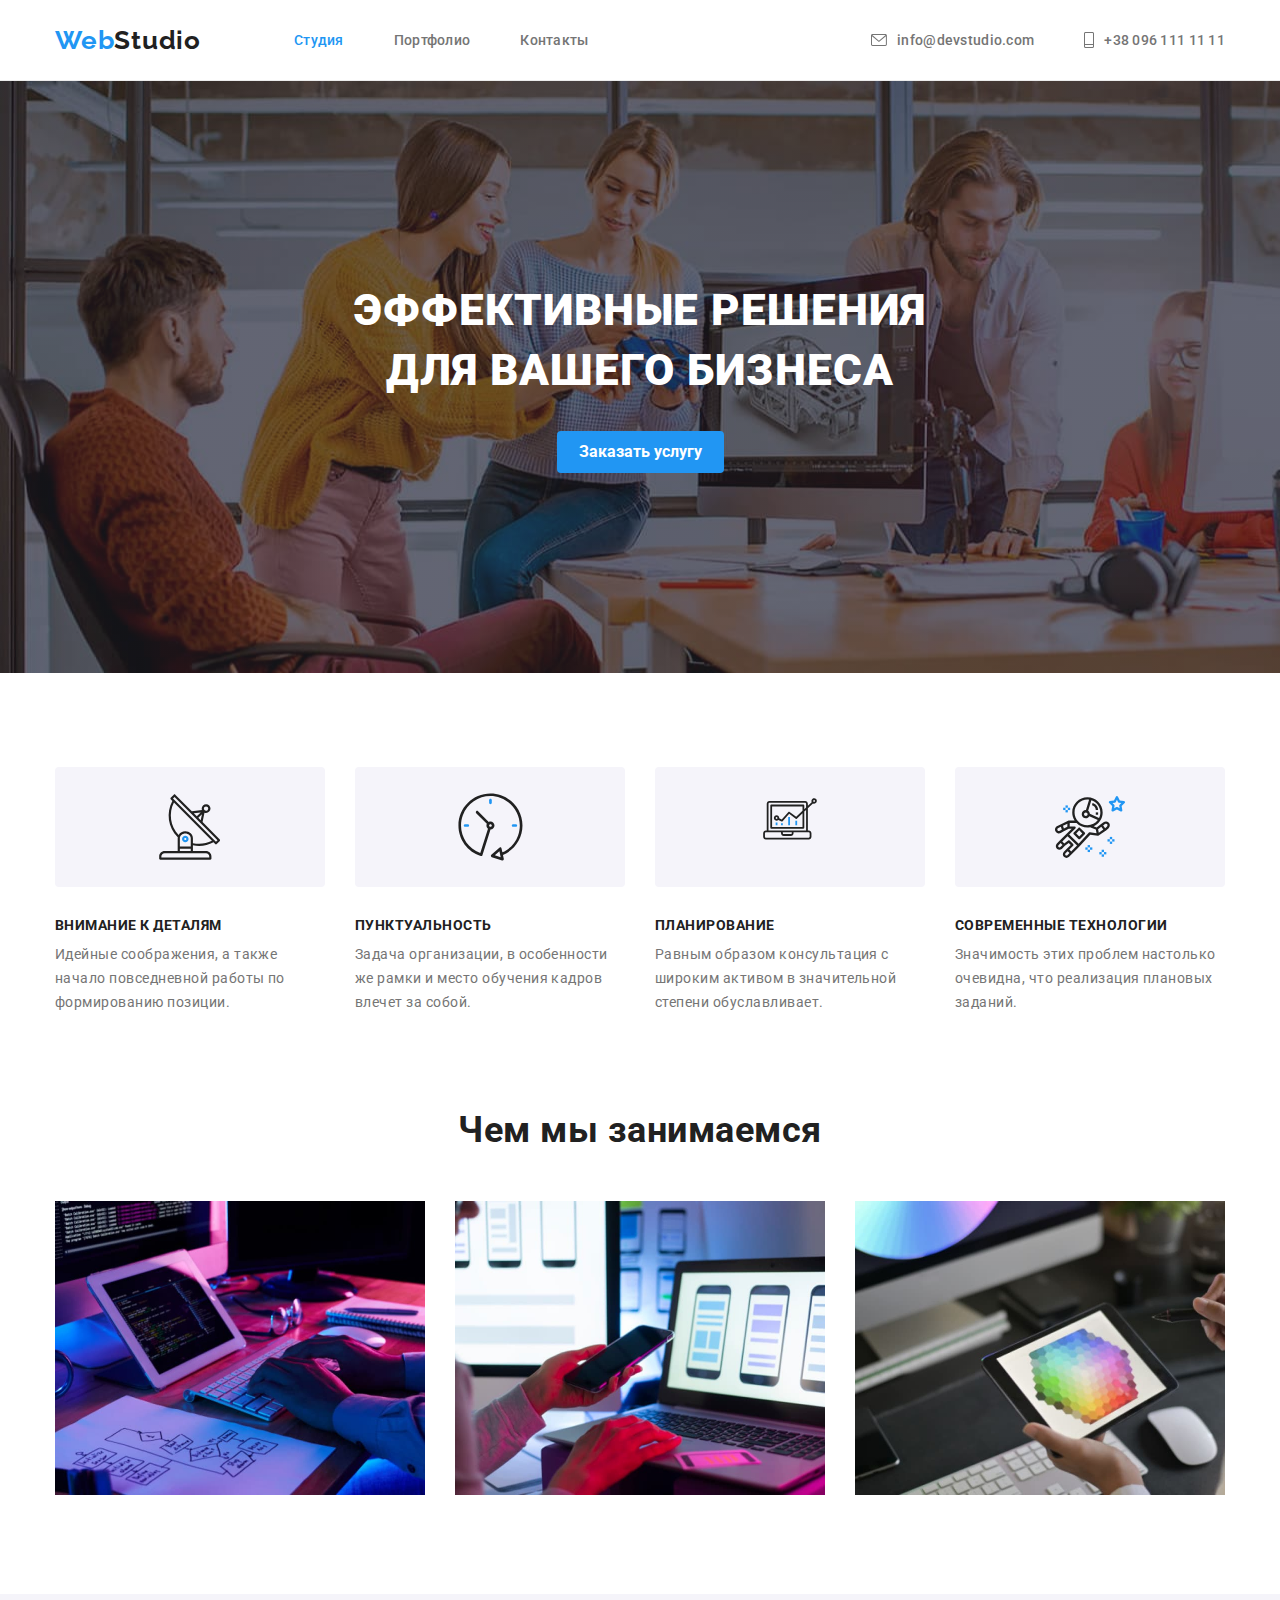
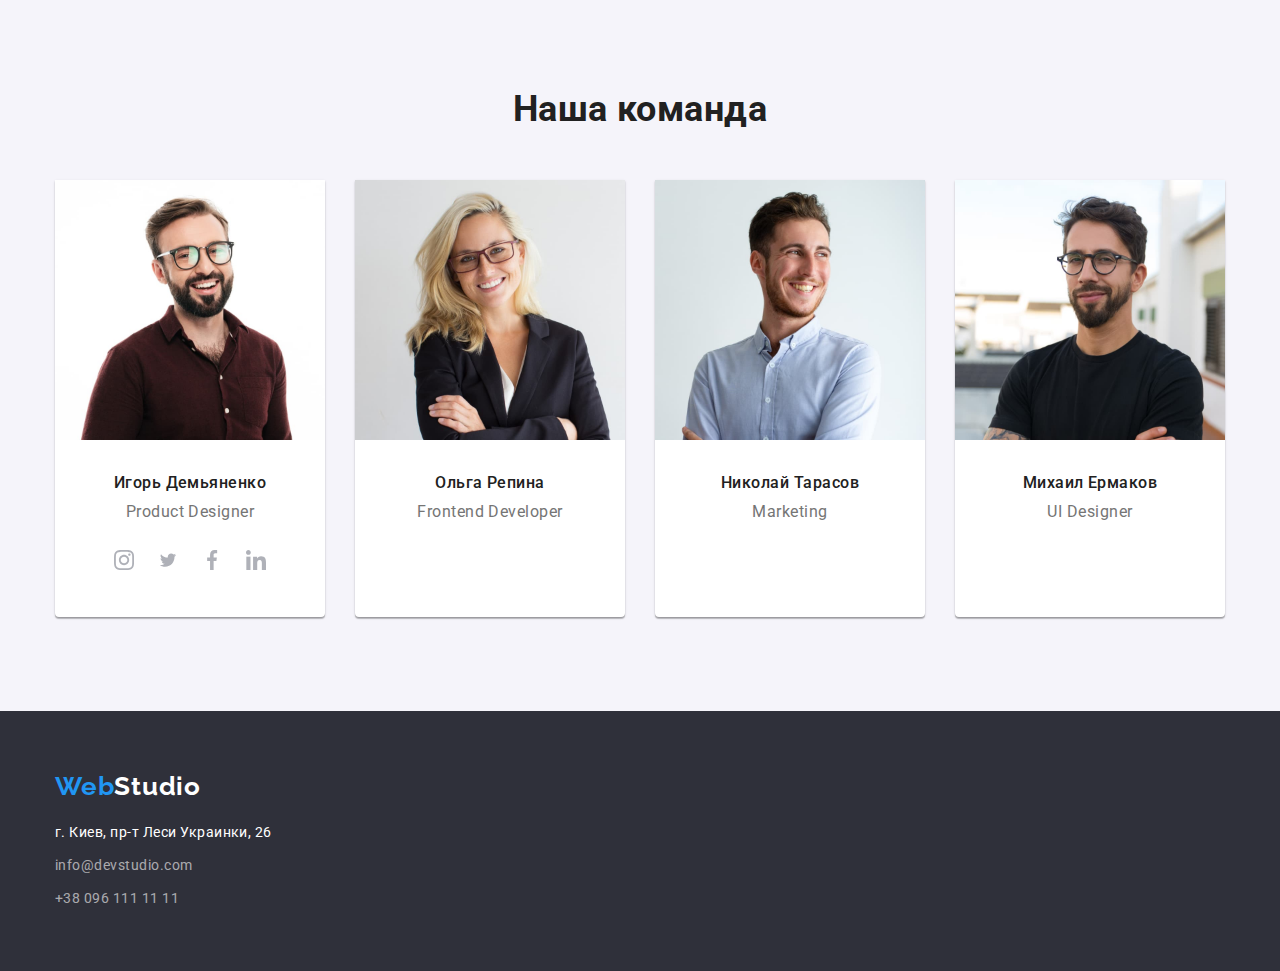
==== index.html @ 453f5a29 "part of hw4" ====
<!DOCTYPE html>
<html lang="ru">
  <head>
    <meta charset="UTF-8" />
    <meta http-equiv="X-UA-Compatible" content="IE=edge" />
    <meta name="viewport" content="width=device-width, initial-scale=1.0" />
    <link rel="preconnect" href="https://fonts.gstatic.com" />
    <link
      href="https://fonts.googleapis.com/css2?family=Raleway:wght@700&family=Roboto:wght@400;500;700;900&display=swap"
      rel="stylesheet"
    />
    <link
      rel="stylesheet"
      href="https://cdnjs.cloudflare.com/ajax/libs/modern-normalize/1.0.0/modern-normalize.min.css"
    />
    <link rel="stylesheet" href="./css/styles.css" />
    <title>Homework 3</title>
  </head>
  <body>
    <header class="header">
      <div class="container site-nav-container">
        <nav class="site-nav">
          <a href="./index.html" class="logo"
            ><spnan class="accent">Web</spnan>Studio</a
          >
          <ul class="site-nav-pages-link list">
            <li class="item">
              <a href="./index.html"><span class="accent">Студия</span></a>
            </li>
            <li class="item"><a href="./portfolio.html">Портфолио</a></li>
            <li class="item"><a href="/">Контакты</a></li>
          </ul>
        </nav>
        <ul class="list site-nav-contacts">
          <li class="item">
            <a href="mailto:info@devstudio.com" class="icon-flex"
              ><svg class="icon" width="16px" height="12px">
                <use href="./images/symbol-defs.svg#email"></use>
              </svg>
              <span>info@devstudio.com</span></a
            >
          </li>
          <li class="item">
            <a href="tel:+380961111111" class="icon-flex"
              ><svg class="icon" width="10px" height="16px">
                <use href="./images/symbol-defs.svg#phone"></use>
              </svg>
              <span>+38 096 111 11 11</span></a
            >
          </li>
        </ul>
      </div>
    </header>

    <main class="main">
      <section class="hero">
        <div class="container">
          <h1 class="title">
            Эффективные решения <br />
            для вашего бизнеса
          </h1>
          <button class="button" type="button">Заказать услугу</button>
        </div>
      </section>
      <section class="our-adventages section">
        <div class="container">
          <ul class="list adventages-list">
            <li class="item">
              <div class="icon-container">
                <svg class="icon" width="65.32px" height="70px">
                  <use href="./images/symbol-defs.svg#antenna"></use>
                </svg>
              </div>
              <h3 class="title">Внимание к деталям</h3>
              <p class="text">
                Идейные соображения, а также начало повседневной работы по
                формированию позиции.
              </p>
            </li>
            <li class="item">
              <div class="icon-container">
                <svg class="icon" width="66.96px" height="70px">
                  <use href="./images/symbol-defs.svg#clock"></use>
                </svg>
              </div>
              <h3 class="title">Пунктуальность</h3>
              <p class="text">
                Задача организации, в особенности же рамки и место обучения
                кадров влечет за собой.
              </p>
            </li>
            <li class="item">
              <div class="icon-container">
                <svg class="icon" width="70px" height="53.69px">
                  <use href="./images/symbol-defs.svg#diagram"></use>
                </svg>
              </div>
              <h3 class="title">Планирование</h3>
              <p class="text">
                Равным образом консультация с широким активом в значительной
                степени обуславливает.
              </p>
            </li>
            <li class="item">
              <div class="icon-container">
                <svg class="icon" width="70px" height="70px">
                  <use href="./images/symbol-defs.svg#astronaut"></use>
                </svg>
              </div>
              <h3 class="title">Современные технологии</h3>
              <p class="text">
                Значимость этих проблем настолько очевидна, что реализация
                плановых заданий.
              </p>
            </li>
          </ul>
        </div>
      </section>
      <section class="what-we-do section">
        <div class="container">
          <h2 class="title">Чем мы занимаемся</h2>
          <ul class="list what-we-do-list">
            <li class="item">
              <img
                src="./images/wedo1.jpg"
                width="370"
                alt="developer is codding"
              />
            </li>
            <li class="item">
              <img
                src="./images/wedo2.jpg"
                width="370"
                alt="layout designer is working"
              />
            </li>
            <li class="item">
              <img
                src="./images/wedo3.jpg"
                width="370"
                alt="designer is working"
              />
            </li>
          </ul>
        </div>
      </section>
      <section class="our-team section">
        <div class="container">
          <h2 class="our-team-title">Наша команда</h2>
          <ul class="list our-team-list">
            <li class="item">
              <img
                src="./images/product-designer.jpg"
                alt="product-designer"
                width="270"
              />
              <h3 class="title">Игорь Демьяненко</h3>
              <p class="text">Product Designer</p>
              <ul class="social-list list">
                <li>
                  <a href="" class="social-list-item"
                    ><svg class="icon instagram" width="20px" height="20px">
                      <use href="./images/symbol-defs.svg#instagram"></use>
                    </svg>
                  </a>
                </li>
                <li>
                  <a href="" class="social-list-item"
                    ><svg class="icon twitter" width="20px" height="16.25px">
                      <use href="./images/symbol-defs.svg#twitter"></use>
                    </svg>
                  </a>
                </li>
                <li>
                  <a href="" class="social-list-item"
                    ><svg class="icon facebook" width="20px" height="20px">
                      <use href="./images/symbol-defs.svg#facebook"></use>
                    </svg>
                  </a>
                </li>
                <li>
                  <a href="" class="social-list-item"
                    ><svg class="icon linkedin" width="20px" height="20px">
                      <use href="./images/symbol-defs.svg#linkedin"></use>
                    </svg>
                  </a>
                </li>
              </ul>
            </li>
            <li class="item">
              <img
                src="./images/frontend-developer.jpg"
                alt="frontend-developer"
                width="270"
              />

              <h3 class="title">Ольга Репина</h3>
              <p class="text">Frontend Developer</p>
            </li>
            <li class="item">
              <img src="./images/marketing.jpg" alt="marketing" width="270" />

              <h3 class="title">Николай Тарасов</h3>
              <p class="text">Marketing</p>
            </li>
            <li class="item">
              <img
                src="./images/ui-designer.jpg"
                alt="ui-designer"
                width="270"
              />

              <h3 class="title">Михаил Ермаков</h3>
              <p class="text">UI Designer</p>
            </li>
          </ul>
        </div>
      </section>
    </main>

    <footer class="footer">
      <div class="container">
        <a href="/" class="logo"><span class="accent">Web</span>Studio</a>
        <address class="address">
          <p class="item">г. Киев, пр-т Леси Украинки, 26</p>
          <a class="item" href="mailto:info@devstudio.com">info@devstudio.com</a
          ><br />
          <a class="item" href="tel:+380961111111">+38 096 111 11 11</a>
        </address>
      </div>
    </footer>
  </body>
</html>
---- css/styles.css ----
:root {
  --main-text-color: #757575;
  --secondary-text-color: #212121;
  --accent-color: #2196f3;
  --unactive-color: #f5f4fa;

  --main-background-color: #ffffff;
  --secondary-background-color: #2f303a;
}

body {
  font-family: 'Roboto', sans-serif;
  color: var(--main-text-color);
  letter-spacing: 0.03em;
  margin: 0;
}

h1,
h2,
h3,
p {
  margin-top: 0;
  margin-bottom: 0;
}

a {
  color: inherit;
  text-decoration: none;
}

.accent {
  color: var(--accent-color);
}

.list {
  list-style: none;
  padding: 0px;
  margin: 0px;
}

.button {
  border: none;
  border-radius: 4px;
  padding: 6px 22px;

  background-color: var(--unactive-color);
  color: var(--secondary-text-color);

  font-weight: 500;
  font-size: 16px;
  line-height: 1.63;

  cursor: pointer;
}

.button:hover,
.button:focus {
  box-shadow: 0px 3px 1px rgba(0, 0, 0, 0.1), 0px 1px 2px rgba(0, 0, 0, 0.08),
    0px 2px 2px rgba(0, 0, 0, 0.12);
  background-color: var(--accent-color);
  color: var(--main-background-color);
}

.icon {
  fill: currentColor;
}

.container {
  width: 1200px;
  padding-left: 15px;
  padding-right: 15px;
  margin-left: auto;
  margin-right: auto;
}

.section {
  padding-top: 94px;
  padding-bottom: 94px;
}

.icon-flex {
  display: flex;
  align-items: center;
}

.icon-flex .icon:not(:last-child) {
  margin-right: 10px;
}

/* Header */

.header {
  font-weight: 500;
  font-size: 14px;
  line-height: 1.17;
  letter-spacing: 0.02em;
  border-bottom: 1px solid #ececec;
}

.site-nav {
  display: flex;
}

.site-nav-pages-link {
  display: flex;
}

.site-nav-pages-link .item a {
  display: inline-block;
  padding-top: 32px;
  padding-bottom: 32px;
}

.site-nav-pages-link .item:not(:last-child) {
  margin-right: 50px;
}

.site-nav-pages-link a:hover,
.site-nav-contacts a:hover {
  color: var(--accent-color);
}

.logo {
  margin-top: auto;
  margin-bottom: auto;
  margin-right: 93px;

  color: var(--secondary-text-color);

  font-family: 'Raleway', sans-serif;
  font-weight: 700;
  font-size: 26px;
  line-height: 1.17;
  letter-spacing: 0.03em;
}

.site-nav-contacts {
  margin-left: auto;
  display: flex;
}

.site-nav-contacts .item:not(:first-child) {
  margin-left: 50px;
}

.site-nav-container {
  display: flex;
  align-items: center;
}

/* Hero section */

.hero .button:hover {
  box-shadow: 0px 4px 4px rgba(0, 0, 0, 0.15);
}

.hero {
  background-image: linear-gradient(
      to right,
      rgba(47, 48, 58, 0.4),
      rgba(47, 48, 58, 0.4)
    ),
    url('../images/hero-background.jpg');

  padding-top: 200px;
  padding-bottom: 200px;

  background-color: var(--secondary-background-color);
  color: var(--main-background-color);

  letter-spacing: 0.06em;

  text-align: center;
}

.hero .title {
  margin-bottom: 30px;

  text-transform: uppercase;
  font-weight: 900;
  font-size: 44px;
  line-height: 1.36;
}

.hero .button {
  color: inherit;
  background-color: var(--accent-color);

  font-weight: 700;
  font-size: 16px;
  line-height: 1.88;
}

/* Our adventages */

.our-adventages .title {
  margin-bottom: 10px;

  font-size: 14px;
  letter-spacing: 1.17;
  text-transform: uppercase;

  color: var(--secondary-text-color);
}

.our-adventages .text {
  font-size: 14px;
  line-height: 1.71;
}

.adventages-list {
  display: flex;
}

.adventages-list .item {
  width: 270px;
}

.adventages-list .item:not(:last-child) {
  margin-right: 30px;
}

/* What we do */
.what-we-do.section {
  padding-top: 0px;
}

.what-we-do .title {
  margin-bottom: 50px;

  color: var(--secondary-text-color);

  font-size: 36px;
  line-height: 1.17;

  text-align: center;
}

.what-we-do-list {
  display: flex;
}

.what-we-do-list .item:not(:last-child) {
  margin-right: 30px;
}

.adventages-list .icon-container {
  padding-top: 25px;
  margin-bottom: 30px;
  width: 270px;
  height: 120px;
  border-radius: 4px;

  background-color: var(--unactive-color);
}

.adventages-list .icon {
  display: block;
  margin-right: auto;
  margin-left: auto;
}

/* Our team */
.social-list {
  display: flex;
  justify-content: center;
}

.social-list-item {
  display: inline-block;
  border-radius: 50%;
  width: 44px;
  height: 44px;
  padding: 0;
}

.icon.instagram {
  margin: 12px 12px;
}

.icon.twitter {
  margin: 13.8px 12px;
}

.icon.facebook {
  margin: 12px 12px;
}

.icon.linkedin {
  margin: 12px 12px;
}

.social-list .social-list-item:hover {
  background-color: var(--accent-color);
}

.social-list .social-list-item:not(:last-child) {
  margin-right: 10px;
}

.our-team {
  background-color: var(--unactive-color);

  font-size: 16px;
  line-height: 1.17;
}

.our-team-title {
  margin-bottom: 50px;

  color: var(--secondary-text-color);

  font-size: 36px;
  line-height: 1.17;

  text-align: center;
}

.our-team-list .title {
  margin-bottom: 10px;

  color: var(--secondary-text-color);

  font-weight: 500;
  font-size: inherit;

  text-align: center;
}

.our-team-list .text {
  margin-bottom: 16px;
  text-align: center;
}

.our-team-list {
  display: flex;
}

.our-team-list .item {
  padding-bottom: 30px;
  border-bottom-left-radius: 4px;
  border-bottom-right-radius: 4px;
  box-shadow: 0px 1px 3px rgba(0, 0, 0, 0.12), 0px 1px 1px rgba(0, 0, 0, 0.14),
    0px 2px 1px rgba(0, 0, 0, 0.2);

  background-color: var(--main-background-color);
}

.our-team-list .item:not(:last-child) {
  margin-right: 30px;
}

.our-team-list img {
  margin-bottom: 30px;
}

/* footer */

.footer {
  padding-bottom: 60px;
  padding-top: 60px;

  background-color: var(--secondary-background-color);
  color: var(--main-background-color);

  font-size: 14px;
  line-height: 1.71;
}

.footer address {
  font-style: normal;
}

.footer .logo {
  display: inline-block;
  margin-bottom: 20px;

  color: var(--main-background-color);
}

.footer a {
  display: inline-block;
  color: rgba(255, 255, 255, 0.6);
}

.address a:hover,
.address a:focus {
  color: var(--accent-color);
}

.address .item:not(:last-child) {
  margin-bottom: 9px;
}

/* Portfolio */

.portfolio-works-list .title {
  margin-bottom: 4px;

  color: var(--secondary-text-color);

  font-size: 18px;
  line-height: 2;
  letter-spacing: 0.06em;
}

.portfolio-works-list .text {
  font-size: 16px;
  line-height: 1.88;
}

.portfolio-works-list {
  display: flex;
  flex-wrap: wrap;
}

.portfolio-works-list img {
  display: block;
}

.portfolio-buttons-list {
  display: flex;
  justify-content: center;
  margin-bottom: 50px;
}

.portfolio-buttons-list .item:not(:last-child) {
  margin-right: 8px;
}

.item-context {
  border: 1px solid #eeeeee;
  padding: 20px 24px;
}

.portfolio-works-list .item:not(:nth-child(3n)) {
  margin-right: 30px;
}

.portfolio-works-list .item:not(:nth-last-child(-n + 3)) {
  margin-bottom: 30px;
}
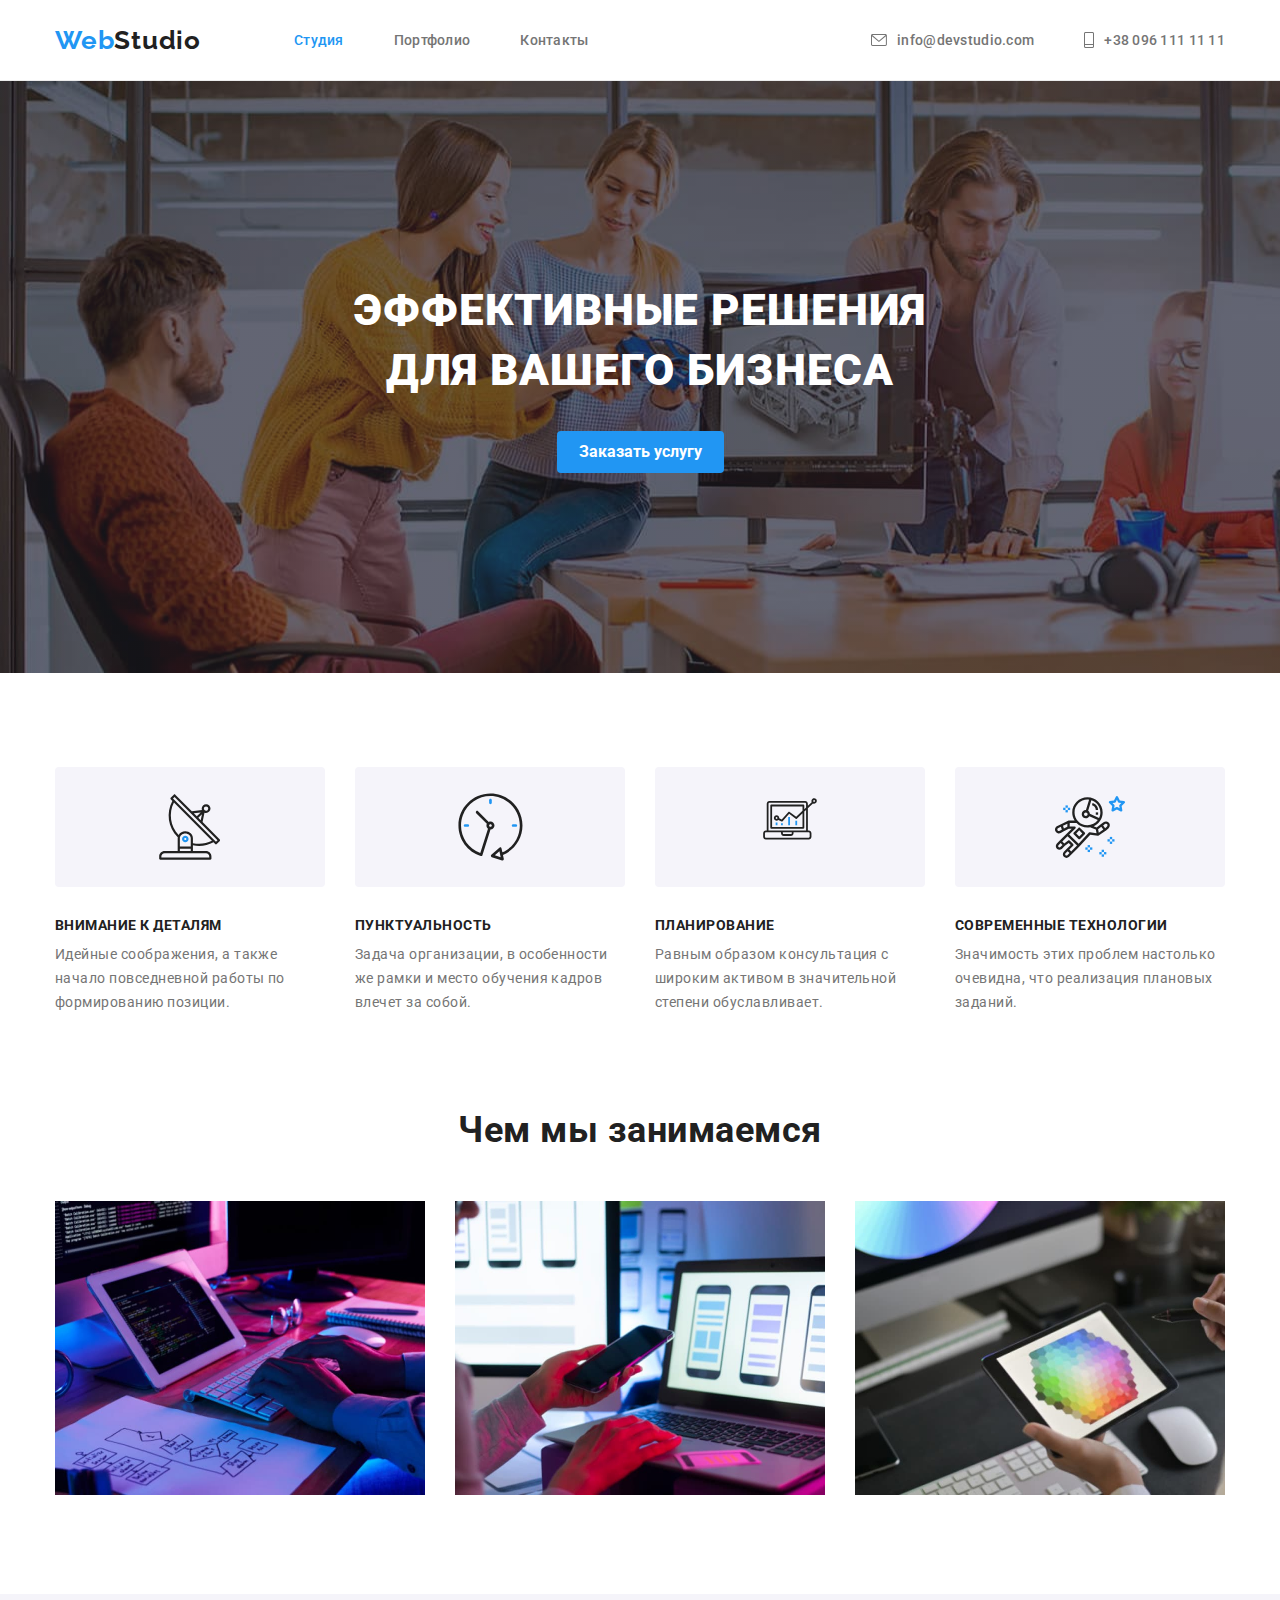
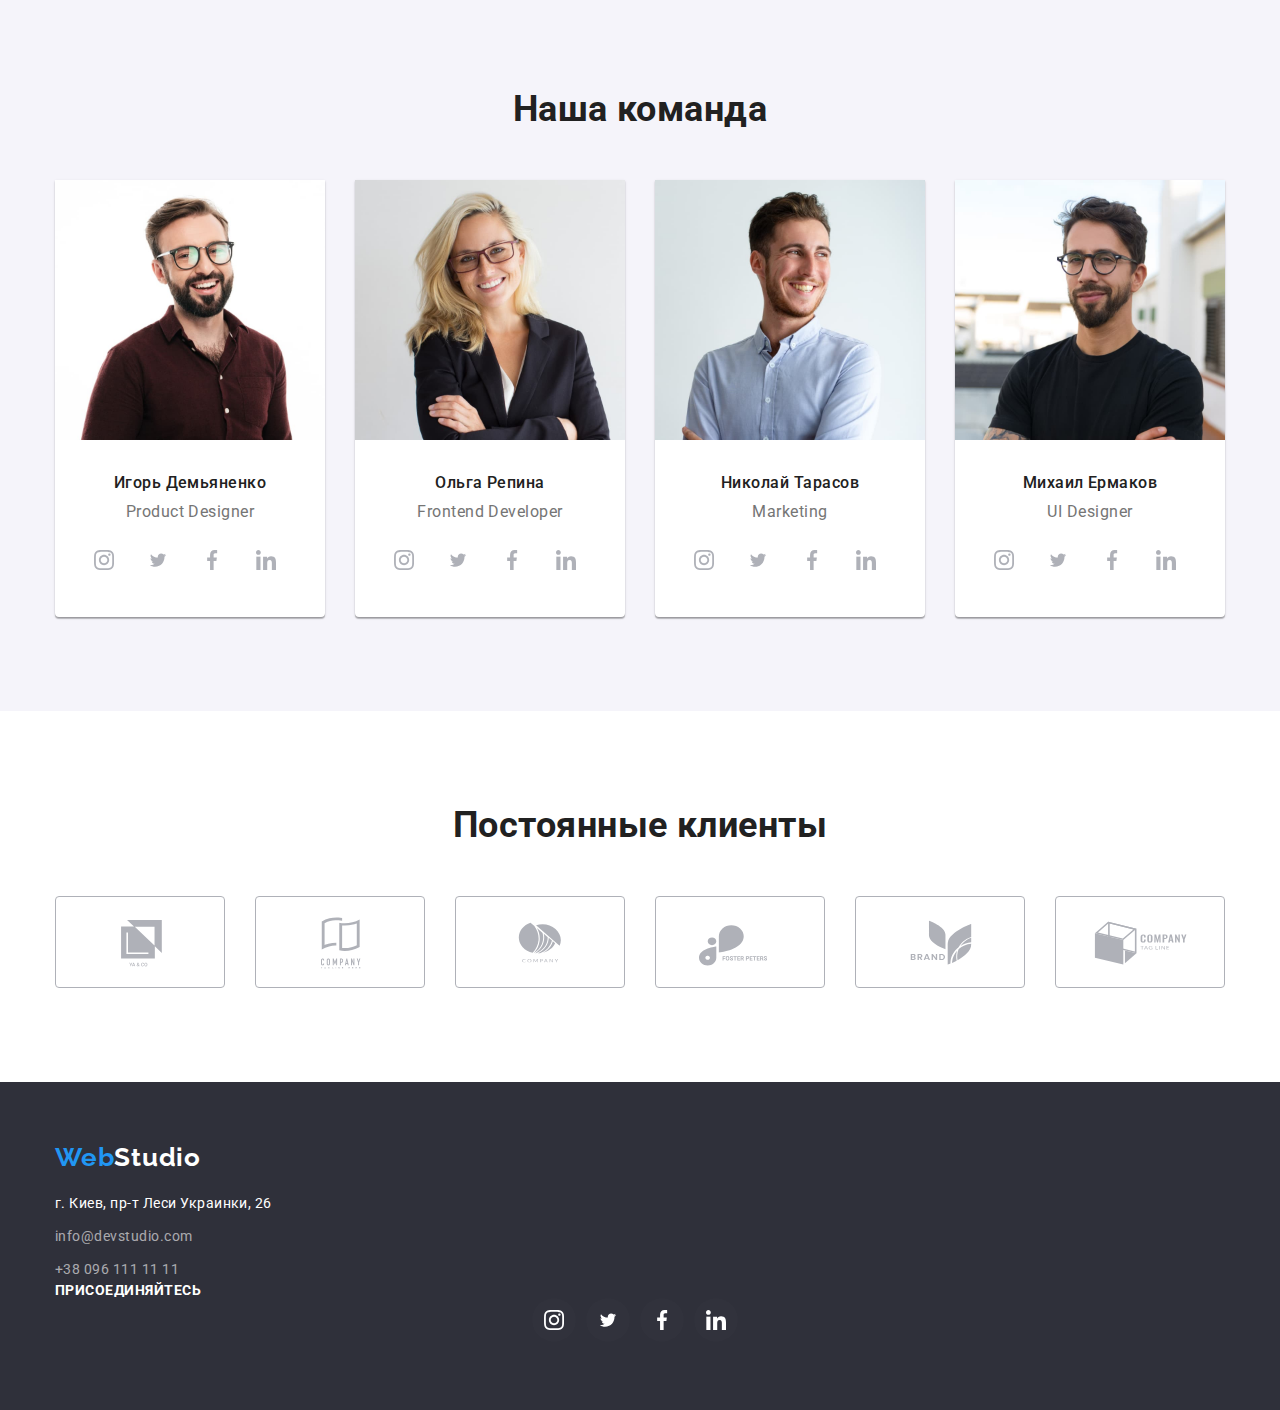
==== commit 36e5c4cf: "almost done" ====
--- a/index.html
+++ b/index.html
@@ -196,12 +196,72 @@
 
               <h3 class="title">Ольга Репина</h3>
               <p class="text">Frontend Developer</p>
+              <ul class="social-list list">
+                <li>
+                  <a href="" class="social-list-item"
+                    ><svg class="icon instagram" width="20px" height="20px">
+                      <use href="./images/symbol-defs.svg#instagram"></use>
+                    </svg>
+                  </a>
+                </li>
+                <li>
+                  <a href="" class="social-list-item"
+                    ><svg class="icon twitter" width="20px" height="16.25px">
+                      <use href="./images/symbol-defs.svg#twitter"></use>
+                    </svg>
+                  </a>
+                </li>
+                <li>
+                  <a href="" class="social-list-item"
+                    ><svg class="icon facebook" width="20px" height="20px">
+                      <use href="./images/symbol-defs.svg#facebook"></use>
+                    </svg>
+                  </a>
+                </li>
+                <li>
+                  <a href="" class="social-list-item"
+                    ><svg class="icon linkedin" width="20px" height="20px">
+                      <use href="./images/symbol-defs.svg#linkedin"></use>
+                    </svg>
+                  </a>
+                </li>
+              </ul>
             </li>
             <li class="item">
               <img src="./images/marketing.jpg" alt="marketing" width="270" />
 
               <h3 class="title">Николай Тарасов</h3>
               <p class="text">Marketing</p>
+              <ul class="social-list list">
+                <li>
+                  <a href="" class="social-list-item"
+                    ><svg class="icon instagram" width="20px" height="20px">
+                      <use href="./images/symbol-defs.svg#instagram"></use>
+                    </svg>
+                  </a>
+                </li>
+                <li>
+                  <a href="" class="social-list-item"
+                    ><svg class="icon twitter" width="20px" height="16.25px">
+                      <use href="./images/symbol-defs.svg#twitter"></use>
+                    </svg>
+                  </a>
+                </li>
+                <li>
+                  <a href="" class="social-list-item"
+                    ><svg class="icon facebook" width="20px" height="20px">
+                      <use href="./images/symbol-defs.svg#facebook"></use>
+                    </svg>
+                  </a>
+                </li>
+                <li>
+                  <a href="" class="social-list-item"
+                    ><svg class="icon linkedin" width="20px" height="20px">
+                      <use href="./images/symbol-defs.svg#linkedin"></use>
+                    </svg>
+                  </a>
+                </li>
+              </ul>
             </li>
             <li class="item">
               <img
@@ -212,6 +272,85 @@
 
               <h3 class="title">Михаил Ермаков</h3>
               <p class="text">UI Designer</p>
+              <ul class="social-list list">
+                <li>
+                  <a href="" class="social-list-item"
+                    ><svg class="icon instagram" width="20px" height="20px">
+                      <use href="./images/symbol-defs.svg#instagram"></use>
+                    </svg>
+                  </a>
+                </li>
+                <li>
+                  <a href="" class="social-list-item"
+                    ><svg class="icon twitter" width="20px" height="16.25px">
+                      <use href="./images/symbol-defs.svg#twitter"></use>
+                    </svg>
+                  </a>
+                </li>
+                <li>
+                  <a href="" class="social-list-item"
+                    ><svg class="icon facebook" width="20px" height="20px">
+                      <use href="./images/symbol-defs.svg#facebook"></use>
+                    </svg>
+                  </a>
+                </li>
+                <li>
+                  <a href="" class="social-list-item"
+                    ><svg class="icon linkedin" width="20px" height="20px">
+                      <use href="./images/symbol-defs.svg#linkedin"></use>
+                    </svg>
+                  </a>
+                </li>
+              </ul>
+            </li>
+          </ul>
+        </div>
+      </section>
+      <section class="clients section">
+        <div class="container">
+          <h2 class="title">Постоянные клиенты</h2>
+          <ul class="clients-list list">
+            <li>
+              <a href="" class="item">
+                <svg class="icon client1" width="41px" height="46.7px">
+                  <use href="./images/symbol-defs.svg#client1"></use>
+                </svg>
+              </a>
+            </li>
+            <li>
+              <a href="" class="item">
+                <svg class="icon client2" width="40px" height="52px">
+                  <use href="./images/symbol-defs.svg#client2"></use>
+                </svg>
+              </a>
+            </li>
+            <li>
+              <a href="" class="item">
+                <svg class="icon client3" width="43.46px" height="40.62px">
+                  <use href="./images/symbol-defs.svg#client3"></use>
+                </svg>
+              </a>
+            </li>
+            <li>
+              <a href="" class="item">
+                <svg class="icon client4" width="84.44px" height="46.7px">
+                  <use href="./images/symbol-defs.svg#client4"></use>
+                </svg>
+              </a>
+            </li>
+            <li>
+              <a href="" class="item">
+                <svg class="icon client5" width="62.54px" height="45.43px">
+                  <use href="./images/symbol-defs.svg#client5"></use>
+                </svg>
+              </a>
+            </li>
+            <li>
+              <a href="" class="item">
+                <svg class="icon client6" width="93.79px" height="43.93px">
+                  <use href="./images/symbol-defs.svg#client6"></use>
+                </svg>
+              </a>
             </li>
           </ul>
         </div>
@@ -220,13 +359,49 @@
 
     <footer class="footer">
       <div class="container">
-        <a href="/" class="logo"><span class="accent">Web</span>Studio</a>
-        <address class="address">
-          <p class="item">г. Киев, пр-т Леси Украинки, 26</p>
-          <a class="item" href="mailto:info@devstudio.com">info@devstudio.com</a
-          ><br />
-          <a class="item" href="tel:+380961111111">+38 096 111 11 11</a>
-        </address>
+        <div>
+          <a href="/" class="logo"><span class="accent">Web</span>Studio</a>
+          <address class="address">
+            <p class="item">г. Киев, пр-т Леси Украинки, 26</p>
+            <a class="item" href="mailto:info@devstudio.com"
+              >info@devstudio.com</a
+            ><br />
+            <a class="item" href="tel:+380961111111">+38 096 111 11 11</a>
+          </address>
+        </div>
+        <div>
+          <h2 class="title">Присоединяйтесь</h2>
+          <ul class="social-list list">
+            <li>
+              <a href="" class="social-list-item"
+                ><svg class="icon instagram" width="20px" height="20px">
+                  <use href="./images/symbol-defs.svg#instagram"></use>
+                </svg>
+              </a>
+            </li>
+            <li>
+              <a href="" class="social-list-item"
+                ><svg class="icon twitter" width="20px" height="16.25px">
+                  <use href="./images/symbol-defs.svg#twitter"></use>
+                </svg>
+              </a>
+            </li>
+            <li>
+              <a href="" class="social-list-item"
+                ><svg class="icon facebook" width="20px" height="20px">
+                  <use href="./images/symbol-defs.svg#facebook"></use>
+                </svg>
+              </a>
+            </li>
+            <li>
+              <a href="" class="social-list-item"
+                ><svg class="icon linkedin" width="20px" height="20px">
+                  <use href="./images/symbol-defs.svg#linkedin"></use>
+                </svg>
+              </a>
+            </li>
+          </ul>
+        </div>
       </div>
     </footer>
   </body>
--- a/css/styles.css
+++ b/css/styles.css
@@ -262,6 +262,7 @@
 
 /* Our team */
 .social-list {
+  color: #afb1b8;
   display: flex;
   justify-content: center;
 }
@@ -271,7 +272,11 @@
   border-radius: 50%;
   width: 44px;
   height: 44px;
-  padding: 0;
+  margin-right: 10px;
+}
+
+.social-list-item:hover {
+  color: var(--main-background-color);
 }
 
 .icon.instagram {
@@ -354,6 +359,62 @@
   margin-bottom: 30px;
 }
 
+/* Clients */
+.clients .title {
+  text-align: center;
+  margin-bottom: 50px;
+
+  font-size: 36px;
+
+  color: var(--secondary-text-color);
+}
+
+.clients-list {
+  color: #afb1b8;
+  display: flex;
+}
+
+.clients-list .item {
+  display: block;
+  border: 1px solid #afb1b8;
+  border-radius: 4px;
+  width: 170px;
+  height: 92px;
+}
+
+.clients-list li:not(:last-child) {
+  margin-right: 30px;
+}
+
+.clients-list .item:hover {
+  border-color: var(--accent-color);
+  color: var(--accent-color);
+}
+
+.client1 {
+  margin: 23px 65px;
+}
+
+.client2 {
+  margin: 20px 65px;
+}
+
+.client3 {
+  margin: 25px 62px;
+}
+
+.client4 {
+  margin: 25px 43px;
+}
+
+.client5 {
+  margin: 23px 54px;
+}
+
+.client6 {
+  margin: 24px 38px;
+}
+
 /* footer */
 
 .footer {
@@ -392,6 +453,17 @@
   margin-bottom: 9px;
 }
 
+.footer .title {
+  text-transform: uppercase;
+  font-size: 14px;
+  line-height: 1.17;
+}
+
+.footer .social-list-item {
+  color: var(--main-background-color);
+  background-color: rgba(255, 255, 255, 0.01);
+}
+
 /* Portfolio */
 
 .portfolio-works-list .title {
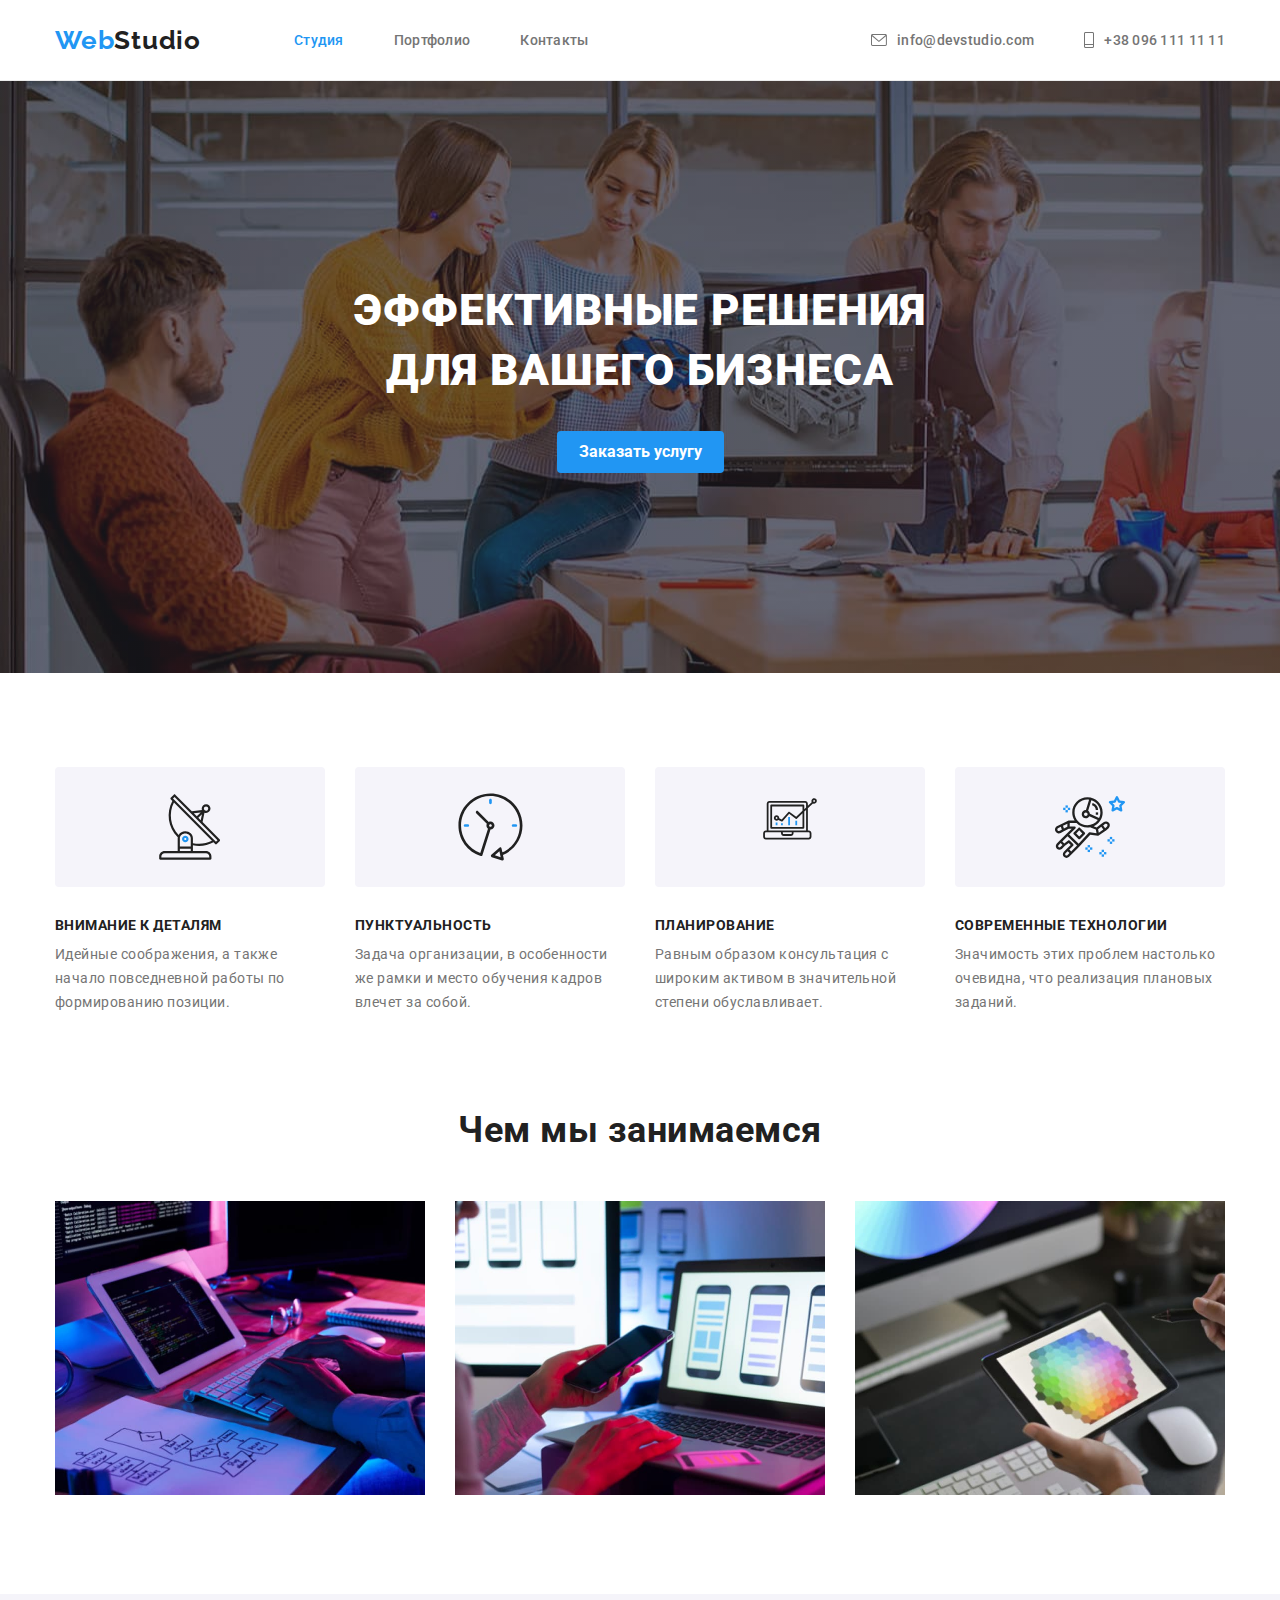
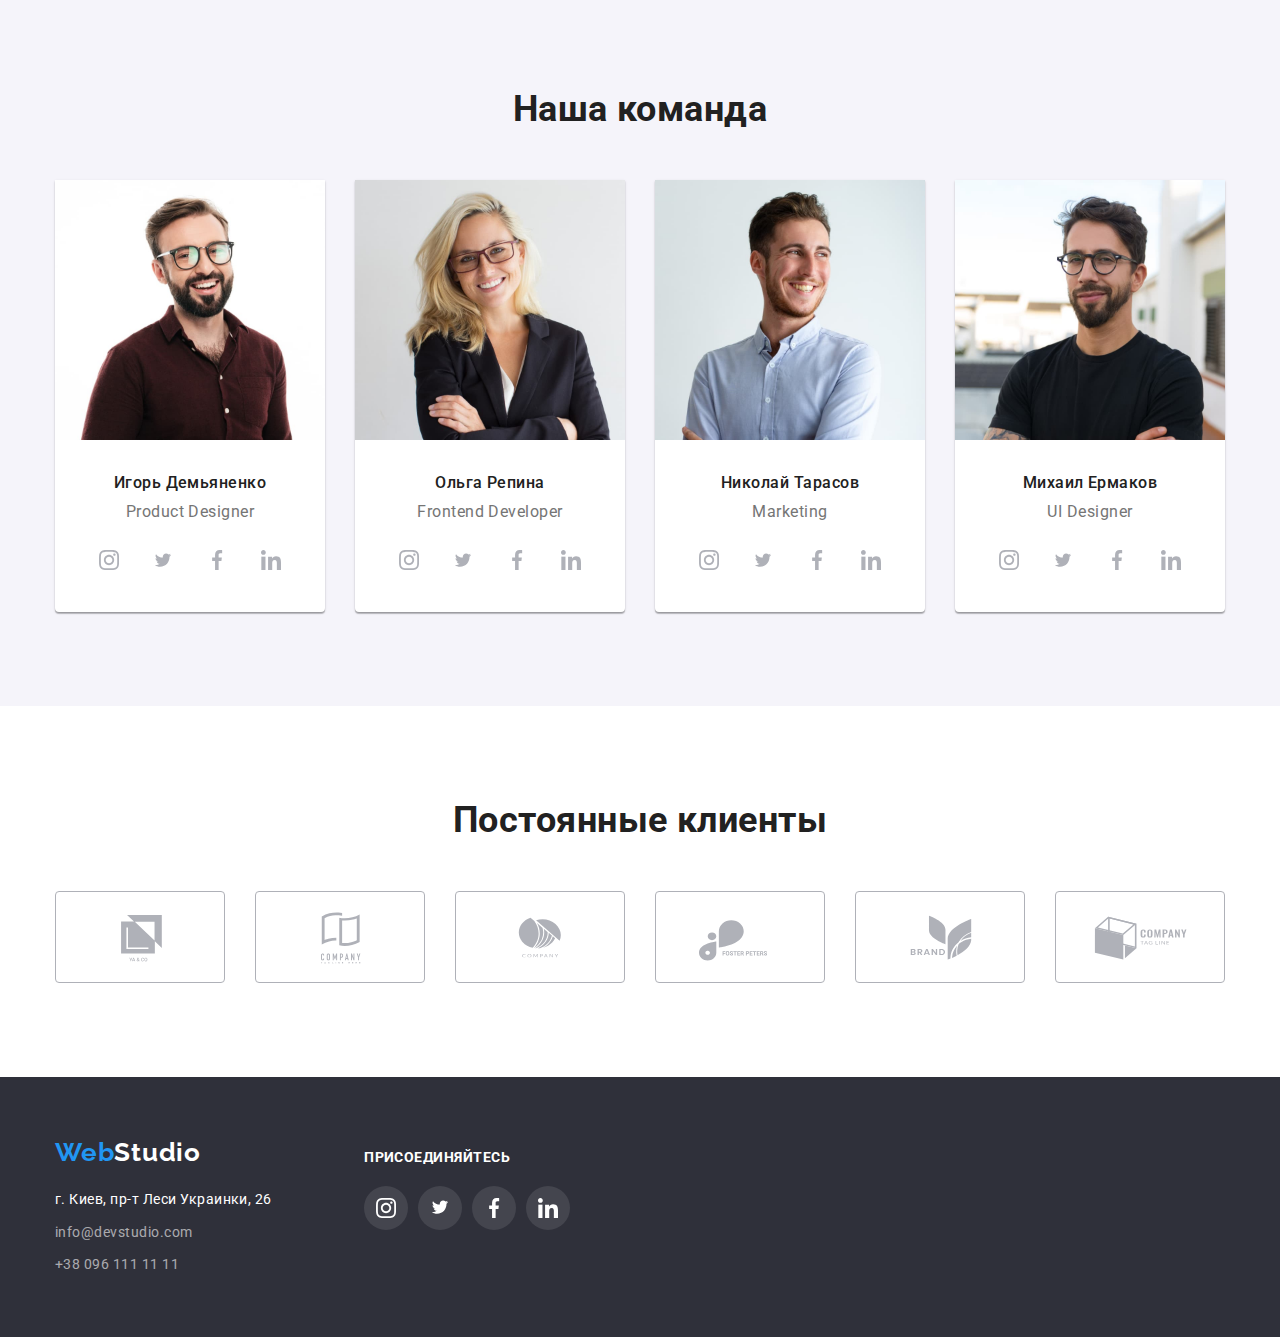
==== commit dedde56f: "homework 4 v1" ====
--- a/index.html
+++ b/index.html
@@ -157,29 +157,29 @@
               <h3 class="title">Игорь Демьяненко</h3>
               <p class="text">Product Designer</p>
               <ul class="social-list list">
-                <li>
-                  <a href="" class="social-list-item"
+                <li class="social-list-item">
+                  <a href=""
                     ><svg class="icon instagram" width="20px" height="20px">
                       <use href="./images/symbol-defs.svg#instagram"></use>
                     </svg>
                   </a>
                 </li>
-                <li>
-                  <a href="" class="social-list-item"
+                <li class="social-list-item">
+                  <a href=""
                     ><svg class="icon twitter" width="20px" height="16.25px">
                       <use href="./images/symbol-defs.svg#twitter"></use>
                     </svg>
                   </a>
                 </li>
-                <li>
-                  <a href="" class="social-list-item"
+                <li class="social-list-item">
+                  <a href=""
                     ><svg class="icon facebook" width="20px" height="20px">
                       <use href="./images/symbol-defs.svg#facebook"></use>
                     </svg>
                   </a>
                 </li>
-                <li>
-                  <a href="" class="social-list-item"
+                <li class="social-list-item">
+                  <a href=""
                     ><svg class="icon linkedin" width="20px" height="20px">
                       <use href="./images/symbol-defs.svg#linkedin"></use>
                     </svg>
@@ -197,29 +197,29 @@
               <h3 class="title">Ольга Репина</h3>
               <p class="text">Frontend Developer</p>
               <ul class="social-list list">
-                <li>
-                  <a href="" class="social-list-item"
+                <li class="social-list-item">
+                  <a href=""
                     ><svg class="icon instagram" width="20px" height="20px">
                       <use href="./images/symbol-defs.svg#instagram"></use>
                     </svg>
                   </a>
                 </li>
-                <li>
-                  <a href="" class="social-list-item"
+                <li class="social-list-item">
+                  <a href=""
                     ><svg class="icon twitter" width="20px" height="16.25px">
                       <use href="./images/symbol-defs.svg#twitter"></use>
                     </svg>
                   </a>
                 </li>
-                <li>
-                  <a href="" class="social-list-item"
+                <li class="social-list-item">
+                  <a href=""
                     ><svg class="icon facebook" width="20px" height="20px">
                       <use href="./images/symbol-defs.svg#facebook"></use>
                     </svg>
                   </a>
                 </li>
-                <li>
-                  <a href="" class="social-list-item"
+                <li class="social-list-item">
+                  <a href=""
                     ><svg class="icon linkedin" width="20px" height="20px">
                       <use href="./images/symbol-defs.svg#linkedin"></use>
                     </svg>
@@ -233,29 +233,29 @@
               <h3 class="title">Николай Тарасов</h3>
               <p class="text">Marketing</p>
               <ul class="social-list list">
-                <li>
-                  <a href="" class="social-list-item"
+                <li class="social-list-item">
+                  <a href=""
                     ><svg class="icon instagram" width="20px" height="20px">
                       <use href="./images/symbol-defs.svg#instagram"></use>
                     </svg>
                   </a>
                 </li>
-                <li>
-                  <a href="" class="social-list-item"
+                <li class="social-list-item">
+                  <a href=""
                     ><svg class="icon twitter" width="20px" height="16.25px">
                       <use href="./images/symbol-defs.svg#twitter"></use>
                     </svg>
                   </a>
                 </li>
-                <li>
-                  <a href="" class="social-list-item"
+                <li class="social-list-item">
+                  <a href=""
                     ><svg class="icon facebook" width="20px" height="20px">
                       <use href="./images/symbol-defs.svg#facebook"></use>
                     </svg>
                   </a>
                 </li>
-                <li>
-                  <a href="" class="social-list-item"
+                <li class="social-list-item">
+                  <a href=""
                     ><svg class="icon linkedin" width="20px" height="20px">
                       <use href="./images/symbol-defs.svg#linkedin"></use>
                     </svg>
@@ -273,29 +273,29 @@
               <h3 class="title">Михаил Ермаков</h3>
               <p class="text">UI Designer</p>
               <ul class="social-list list">
-                <li>
-                  <a href="" class="social-list-item"
+                <li class="social-list-item">
+                  <a href=""
                     ><svg class="icon instagram" width="20px" height="20px">
                       <use href="./images/symbol-defs.svg#instagram"></use>
                     </svg>
                   </a>
                 </li>
-                <li>
-                  <a href="" class="social-list-item"
+                <li class="social-list-item">
+                  <a href=""
                     ><svg class="icon twitter" width="20px" height="16.25px">
                       <use href="./images/symbol-defs.svg#twitter"></use>
                     </svg>
                   </a>
                 </li>
-                <li>
-                  <a href="" class="social-list-item"
+                <li class="social-list-item">
+                  <a href=""
                     ><svg class="icon facebook" width="20px" height="20px">
                       <use href="./images/symbol-defs.svg#facebook"></use>
                     </svg>
                   </a>
                 </li>
-                <li>
-                  <a href="" class="social-list-item"
+                <li class="social-list-item">
+                  <a href=""
                     ><svg class="icon linkedin" width="20px" height="20px">
                       <use href="./images/symbol-defs.svg#linkedin"></use>
                     </svg>
@@ -369,32 +369,32 @@
             <a class="item" href="tel:+380961111111">+38 096 111 11 11</a>
           </address>
         </div>
-        <div>
+        <div class="social-container">
           <h2 class="title">Присоединяйтесь</h2>
           <ul class="social-list list">
-            <li>
-              <a href="" class="social-list-item"
+            <li class="social-list-item">
+              <a href=""
                 ><svg class="icon instagram" width="20px" height="20px">
                   <use href="./images/symbol-defs.svg#instagram"></use>
                 </svg>
               </a>
             </li>
-            <li>
-              <a href="" class="social-list-item"
+            <li class="social-list-item">
+              <a href=""
                 ><svg class="icon twitter" width="20px" height="16.25px">
                   <use href="./images/symbol-defs.svg#twitter"></use>
                 </svg>
               </a>
             </li>
-            <li>
-              <a href="" class="social-list-item"
+            <li class="social-list-item">
+              <a href=""
                 ><svg class="icon facebook" width="20px" height="20px">
                   <use href="./images/symbol-defs.svg#facebook"></use>
                 </svg>
               </a>
             </li>
-            <li>
-              <a href="" class="social-list-item"
+            <li class="social-list-item">
+              <a href=""
                 ><svg class="icon linkedin" width="20px" height="20px">
                   <use href="./images/symbol-defs.svg#linkedin"></use>
                 </svg>
--- a/css/styles.css
+++ b/css/styles.css
@@ -272,6 +272,9 @@
   border-radius: 50%;
   width: 44px;
   height: 44px;
+}
+
+.social-list .social-list-item:not(:last-child) {
   margin-right: 10px;
 }
 
@@ -417,6 +420,19 @@
 
 /* footer */
 
+.footer .container {
+  display: flex;
+}
+
+.social-container {
+  margin-left: 70px;
+}
+
+.social-container .title {
+  margin-top: 12px;
+  margin-bottom: 20px;
+}
+
 .footer {
   padding-bottom: 60px;
   padding-top: 60px;
@@ -461,7 +477,11 @@
 
 .footer .social-list-item {
   color: var(--main-background-color);
-  background-color: rgba(255, 255, 255, 0.01);
+  background-color: rgba(255, 255, 255, 0.1);
+}
+
+.social-list-item a {
+  color: inherit;
 }
 
 /* Portfolio */
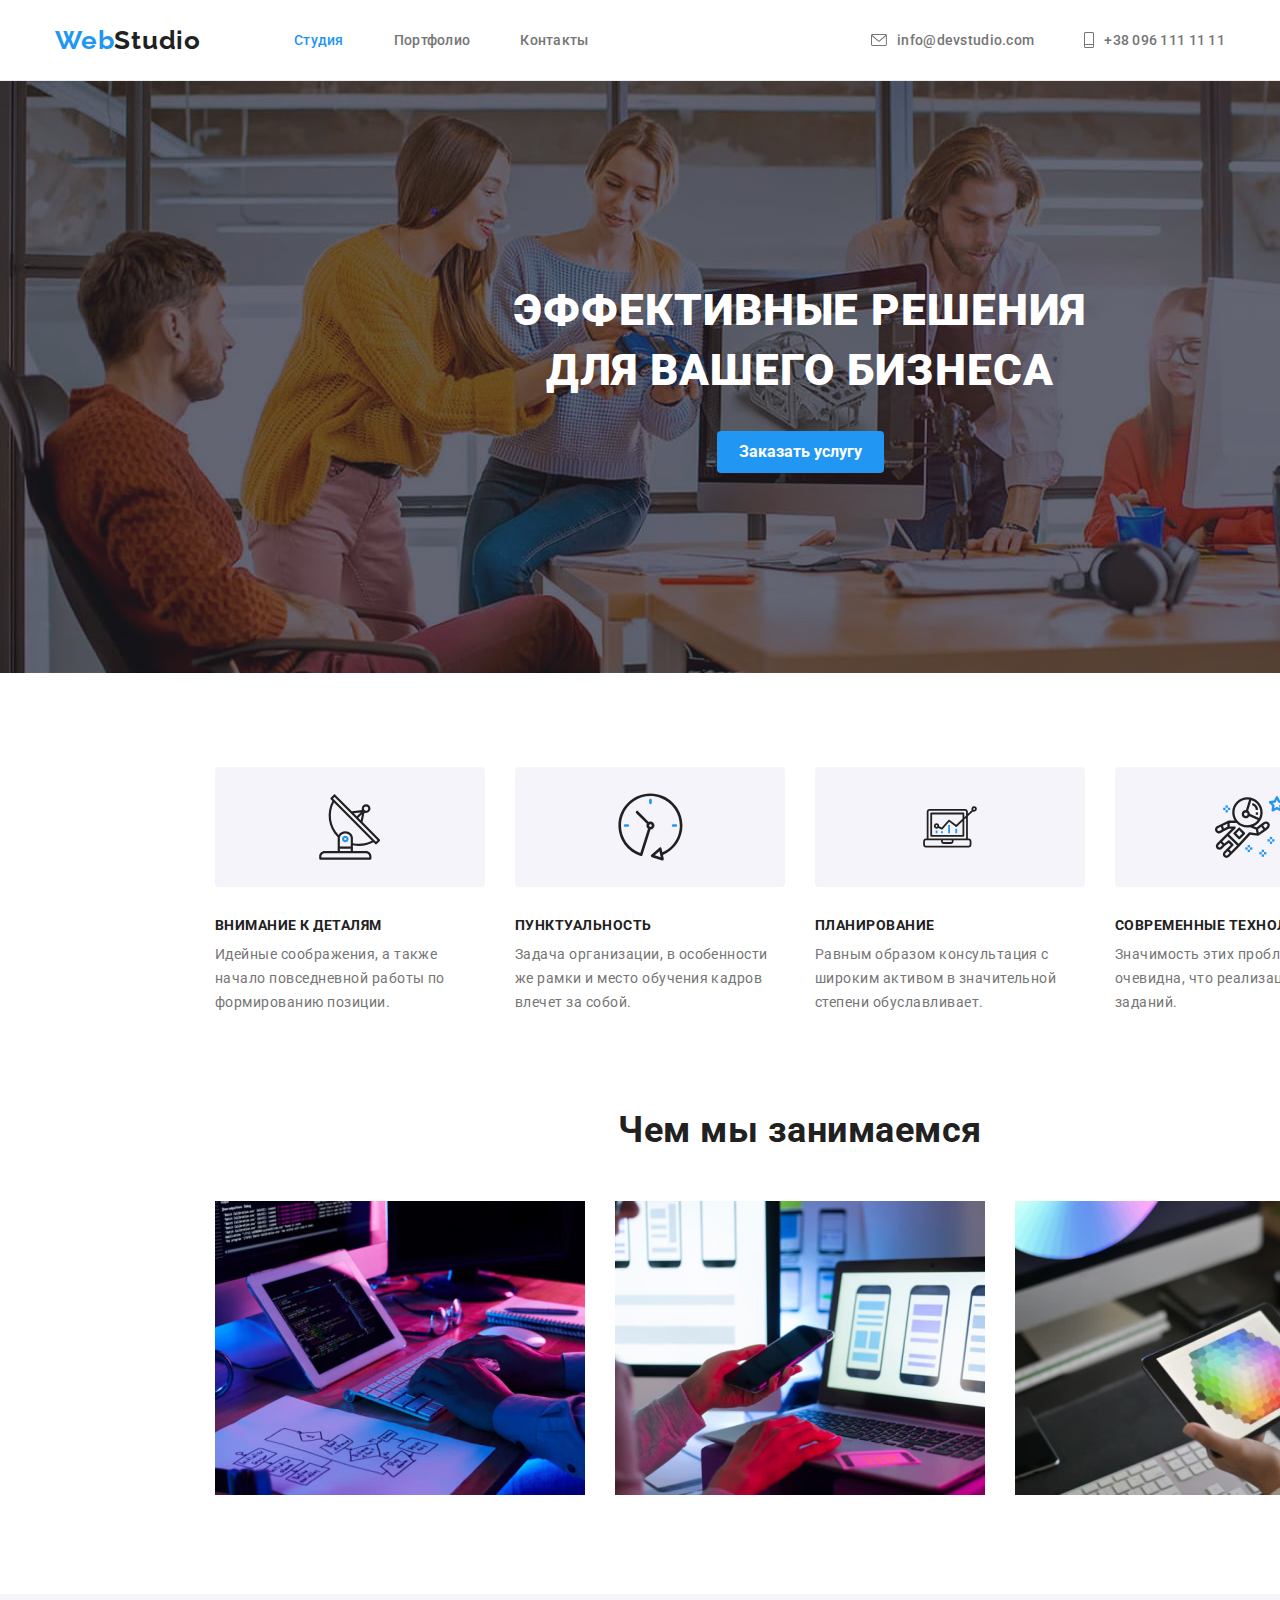
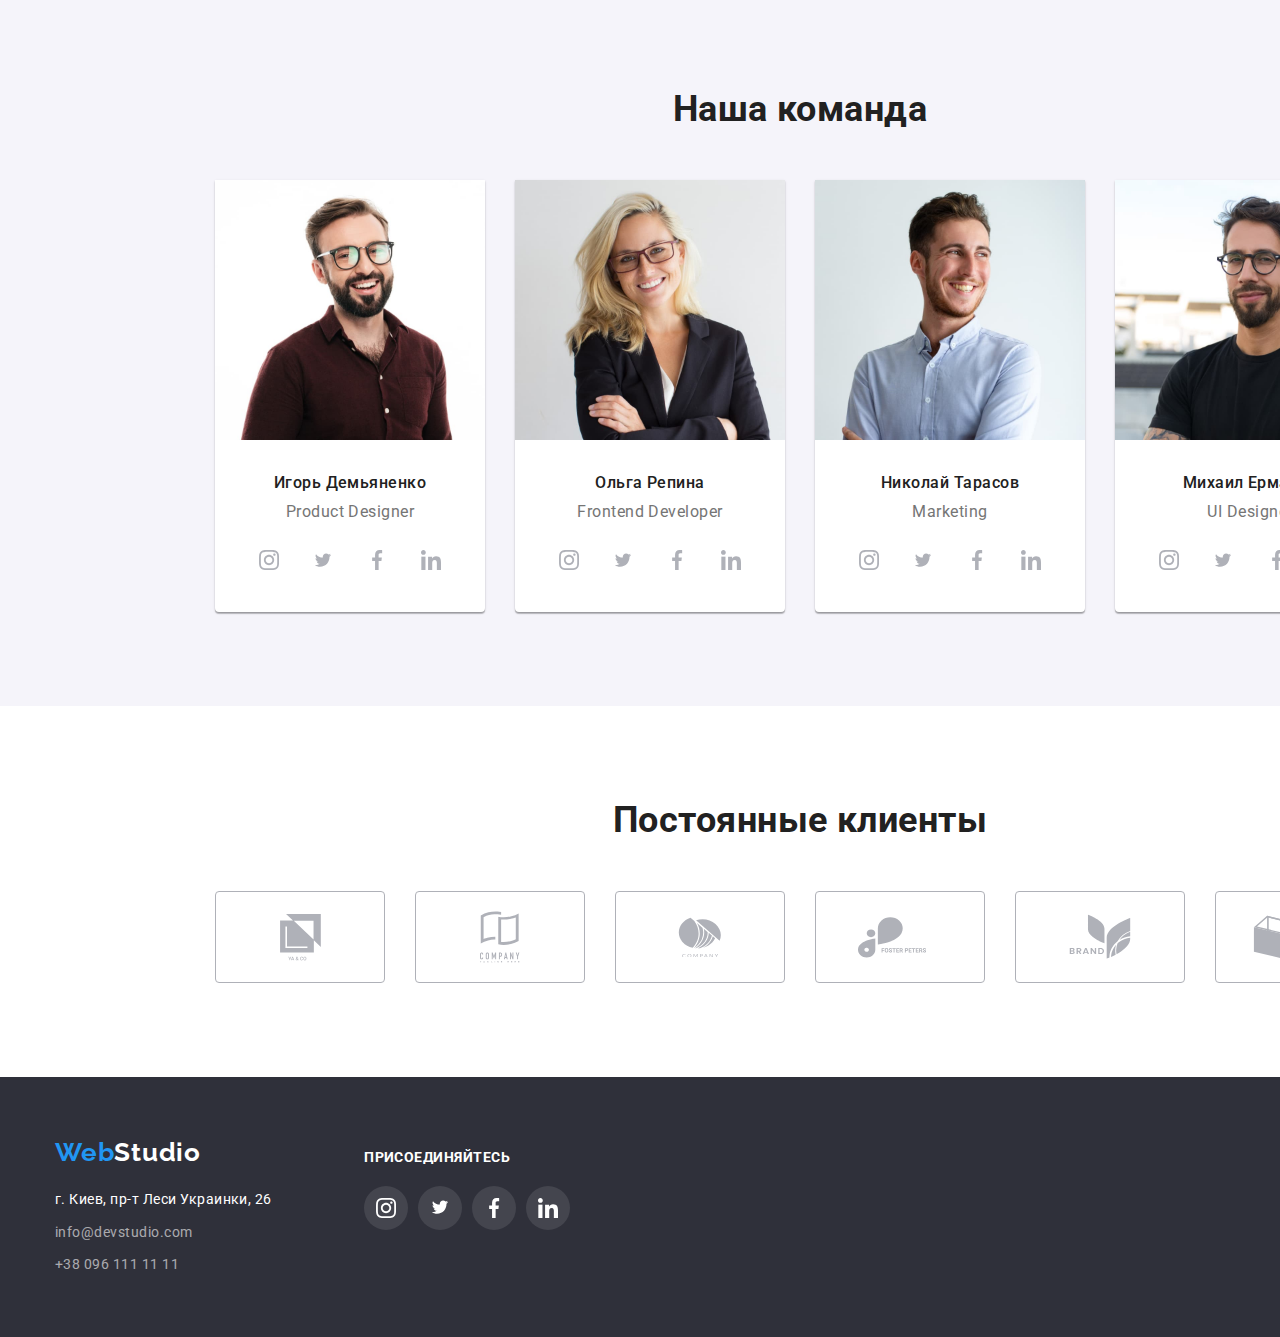
==== commit 325afae0: "fix hero and section" ====
--- a/index.html
+++ b/index.html
@@ -14,7 +14,7 @@
       href="https://cdnjs.cloudflare.com/ajax/libs/modern-normalize/1.0.0/modern-normalize.min.css"
     />
     <link rel="stylesheet" href="./css/styles.css" />
-    <title>Homework 3</title>
+    <title>Homework 4</title>
   </head>
   <body>
     <header class="header">
@@ -53,7 +53,7 @@
     </header>
 
     <main class="main">
-      <section class="hero">
+      <section class="hero section">
         <div class="container">
           <h1 class="title">
             Эффективные решения <br />
@@ -159,28 +159,28 @@
               <ul class="social-list list">
                 <li class="social-list-item">
                   <a href=""
-                    ><svg class="icon instagram" width="20px" height="20px">
+                    ><svg class="icon" width="20px" height="20px">
                       <use href="./images/symbol-defs.svg#instagram"></use>
                     </svg>
                   </a>
                 </li>
                 <li class="social-list-item">
                   <a href=""
-                    ><svg class="icon twitter" width="20px" height="16.25px">
+                    ><svg class="icon" width="20px" height="16.25px">
                       <use href="./images/symbol-defs.svg#twitter"></use>
                     </svg>
                   </a>
                 </li>
                 <li class="social-list-item">
                   <a href=""
-                    ><svg class="icon facebook" width="20px" height="20px">
+                    ><svg class="icon" width="20px" height="20px">
                       <use href="./images/symbol-defs.svg#facebook"></use>
                     </svg>
                   </a>
                 </li>
                 <li class="social-list-item">
                   <a href=""
-                    ><svg class="icon linkedin" width="20px" height="20px">
+                    ><svg class="icon" width="20px" height="20px">
                       <use href="./images/symbol-defs.svg#linkedin"></use>
                     </svg>
                   </a>
@@ -199,28 +199,28 @@
               <ul class="social-list list">
                 <li class="social-list-item">
                   <a href=""
-                    ><svg class="icon instagram" width="20px" height="20px">
+                    ><svg class="icon" width="20px" height="20px">
                       <use href="./images/symbol-defs.svg#instagram"></use>
                     </svg>
                   </a>
                 </li>
                 <li class="social-list-item">
                   <a href=""
-                    ><svg class="icon twitter" width="20px" height="16.25px">
+                    ><svg class="icon" width="20px" height="16.25px">
                       <use href="./images/symbol-defs.svg#twitter"></use>
                     </svg>
                   </a>
                 </li>
                 <li class="social-list-item">
                   <a href=""
-                    ><svg class="icon facebook" width="20px" height="20px">
+                    ><svg class="icon" width="20px" height="20px">
                       <use href="./images/symbol-defs.svg#facebook"></use>
                     </svg>
                   </a>
                 </li>
                 <li class="social-list-item">
                   <a href=""
-                    ><svg class="icon linkedin" width="20px" height="20px">
+                    ><svg class="icon" width="20px" height="20px">
                       <use href="./images/symbol-defs.svg#linkedin"></use>
                     </svg>
                   </a>
@@ -235,28 +235,28 @@
               <ul class="social-list list">
                 <li class="social-list-item">
                   <a href=""
-                    ><svg class="icon instagram" width="20px" height="20px">
+                    ><svg class="icon" width="20px" height="20px">
                       <use href="./images/symbol-defs.svg#instagram"></use>
                     </svg>
                   </a>
                 </li>
                 <li class="social-list-item">
                   <a href=""
-                    ><svg class="icon twitter" width="20px" height="16.25px">
+                    ><svg class="icon" width="20px" height="16.25px">
                       <use href="./images/symbol-defs.svg#twitter"></use>
                     </svg>
                   </a>
                 </li>
                 <li class="social-list-item">
                   <a href=""
-                    ><svg class="icon facebook" width="20px" height="20px">
+                    ><svg class="icon" width="20px" height="20px">
                       <use href="./images/symbol-defs.svg#facebook"></use>
                     </svg>
                   </a>
                 </li>
                 <li class="social-list-item">
                   <a href=""
-                    ><svg class="icon linkedin" width="20px" height="20px">
+                    ><svg class="icon" width="20px" height="20px">
                       <use href="./images/symbol-defs.svg#linkedin"></use>
                     </svg>
                   </a>
@@ -275,28 +275,28 @@
               <ul class="social-list list">
                 <li class="social-list-item">
                   <a href=""
-                    ><svg class="icon instagram" width="20px" height="20px">
+                    ><svg class="icon" width="20px" height="20px">
                       <use href="./images/symbol-defs.svg#instagram"></use>
                     </svg>
                   </a>
                 </li>
                 <li class="social-list-item">
                   <a href=""
-                    ><svg class="icon twitter" width="20px" height="16.25px">
+                    ><svg class="icon" width="20px" height="16.25px">
                       <use href="./images/symbol-defs.svg#twitter"></use>
                     </svg>
                   </a>
                 </li>
                 <li class="social-list-item">
                   <a href=""
-                    ><svg class="icon facebook" width="20px" height="20px">
+                    ><svg class="icon" width="20px" height="20px">
                       <use href="./images/symbol-defs.svg#facebook"></use>
                     </svg>
                   </a>
                 </li>
                 <li class="social-list-item">
                   <a href=""
-                    ><svg class="icon linkedin" width="20px" height="20px">
+                    ><svg class="icon" width="20px" height="20px">
                       <use href="./images/symbol-defs.svg#linkedin"></use>
                     </svg>
                   </a>
@@ -310,44 +310,44 @@
         <div class="container">
           <h2 class="title">Постоянные клиенты</h2>
           <ul class="clients-list list">
-            <li>
-              <a href="" class="item">
-                <svg class="icon client1" width="41px" height="46.7px">
+            <li class="item">
+              <a href="">
+                <svg class="icon" width="41px" height="46.7px">
                   <use href="./images/symbol-defs.svg#client1"></use>
                 </svg>
               </a>
             </li>
-            <li>
-              <a href="" class="item">
-                <svg class="icon client2" width="40px" height="52px">
+            <li class="item">
+              <a href="">
+                <svg class="icon" width="40px" height="52px">
                   <use href="./images/symbol-defs.svg#client2"></use>
                 </svg>
               </a>
             </li>
-            <li>
-              <a href="" class="item">
-                <svg class="icon client3" width="43.46px" height="40.62px">
+            <li class="item">
+              <a href="">
+                <svg class="icon" width="43.46px" height="40.62px">
                   <use href="./images/symbol-defs.svg#client3"></use>
                 </svg>
               </a>
             </li>
-            <li>
-              <a href="" class="item">
-                <svg class="icon client4" width="84.44px" height="46.7px">
+            <li class="item">
+              <a href="">
+                <svg class="icon" width="84.44px" height="46.7px">
                   <use href="./images/symbol-defs.svg#client4"></use>
                 </svg>
               </a>
             </li>
-            <li>
-              <a href="" class="item">
-                <svg class="icon client5" width="62.54px" height="45.43px">
+            <li class="item">
+              <a href="">
+                <svg class="icon" width="62.54px" height="45.43px">
                   <use href="./images/symbol-defs.svg#client5"></use>
                 </svg>
               </a>
             </li>
-            <li>
-              <a href="" class="item">
-                <svg class="icon client6" width="93.79px" height="43.93px">
+            <li class="item">
+              <a href="">
+                <svg class="icon" width="93.79px" height="43.93px">
                   <use href="./images/symbol-defs.svg#client6"></use>
                 </svg>
               </a>
@@ -373,29 +373,29 @@
           <h2 class="title">Присоединяйтесь</h2>
           <ul class="social-list list">
             <li class="social-list-item">
-              <a href=""
-                ><svg class="icon instagram" width="20px" height="20px">
+              <a href="" class="link"
+                ><svg class="icon" width="20px" height="20px">
                   <use href="./images/symbol-defs.svg#instagram"></use>
                 </svg>
               </a>
             </li>
             <li class="social-list-item">
-              <a href=""
-                ><svg class="icon twitter" width="20px" height="16.25px">
+              <a href="" class="link"
+                ><svg class="icon" width="20px" height="16.25px">
                   <use href="./images/symbol-defs.svg#twitter"></use>
                 </svg>
               </a>
             </li>
             <li class="social-list-item">
-              <a href=""
-                ><svg class="icon facebook" width="20px" height="20px">
+              <a href="" class="link"
+                ><svg class="icon" width="20px" height="20px">
                   <use href="./images/symbol-defs.svg#facebook"></use>
                 </svg>
               </a>
             </li>
             <li class="social-list-item">
-              <a href=""
-                ><svg class="icon linkedin" width="20px" height="20px">
+              <a href="" class="link"
+                ><svg class="icon" width="20px" height="20px">
                   <use href="./images/symbol-defs.svg#linkedin"></use>
                 </svg>
               </a>
--- a/css/styles.css
+++ b/css/styles.css
@@ -62,6 +62,7 @@
 }
 
 .icon {
+  display: block;
   fill: currentColor;
 }
 
@@ -76,6 +77,9 @@
 .section {
   padding-top: 94px;
   padding-bottom: 94px;
+  margin-right: auto;
+  margin-left: auto;
+  width: 1600px;
 }
 
 .icon-flex {
@@ -161,7 +165,8 @@
       rgba(47, 48, 58, 0.4)
     ),
     url('../images/hero-background.jpg');
-
+  background-repeat: no-repeat;
+  background-position: center;
   padding-top: 200px;
   padding-bottom: 200px;
 
@@ -245,7 +250,10 @@
 }
 
 .adventages-list .icon-container {
-  padding-top: 25px;
+  display: flex;
+  position: relative;
+  justify-content: center;
+  align-items: center;
   margin-bottom: 30px;
   width: 270px;
   height: 120px;
@@ -254,12 +262,6 @@
   background-color: var(--unactive-color);
 }
 
-.adventages-list .icon {
-  display: block;
-  margin-right: auto;
-  margin-left: auto;
-}
-
 /* Our team */
 .social-list {
   color: #afb1b8;
@@ -268,10 +270,13 @@
 }
 
 .social-list-item {
-  display: inline-block;
+  justify-content: center;
+  align-items: center;
+  display: flex;
   border-radius: 50%;
   width: 44px;
   height: 44px;
+  position: relative;
 }
 
 .social-list .social-list-item:not(:last-child) {
@@ -280,22 +285,6 @@
 
 .social-list-item:hover {
   color: var(--main-background-color);
-}
-
-.icon.instagram {
-  margin: 12px 12px;
-}
-
-.icon.twitter {
-  margin: 13.8px 12px;
-}
-
-.icon.facebook {
-  margin: 12px 12px;
-}
-
-.icon.linkedin {
-  margin: 12px 12px;
 }
 
 .social-list .social-list-item:hover {
@@ -378,14 +367,17 @@
 }
 
 .clients-list .item {
-  display: block;
+  display: flex;
   border: 1px solid #afb1b8;
   border-radius: 4px;
   width: 170px;
   height: 92px;
-}
-
-.clients-list li:not(:last-child) {
+  position: relative;
+  justify-content: center;
+  align-items: center;
+}
+
+.clients-list .item:not(:last-child) {
   margin-right: 30px;
 }
 
@@ -393,31 +385,6 @@
   border-color: var(--accent-color);
   color: var(--accent-color);
 }
-
-.client1 {
-  margin: 23px 65px;
-}
-
-.client2 {
-  margin: 20px 65px;
-}
-
-.client3 {
-  margin: 25px 62px;
-}
-
-.client4 {
-  margin: 25px 43px;
-}
-
-.client5 {
-  margin: 23px 54px;
-}
-
-.client6 {
-  margin: 24px 38px;
-}
-
 /* footer */
 
 .footer .container {
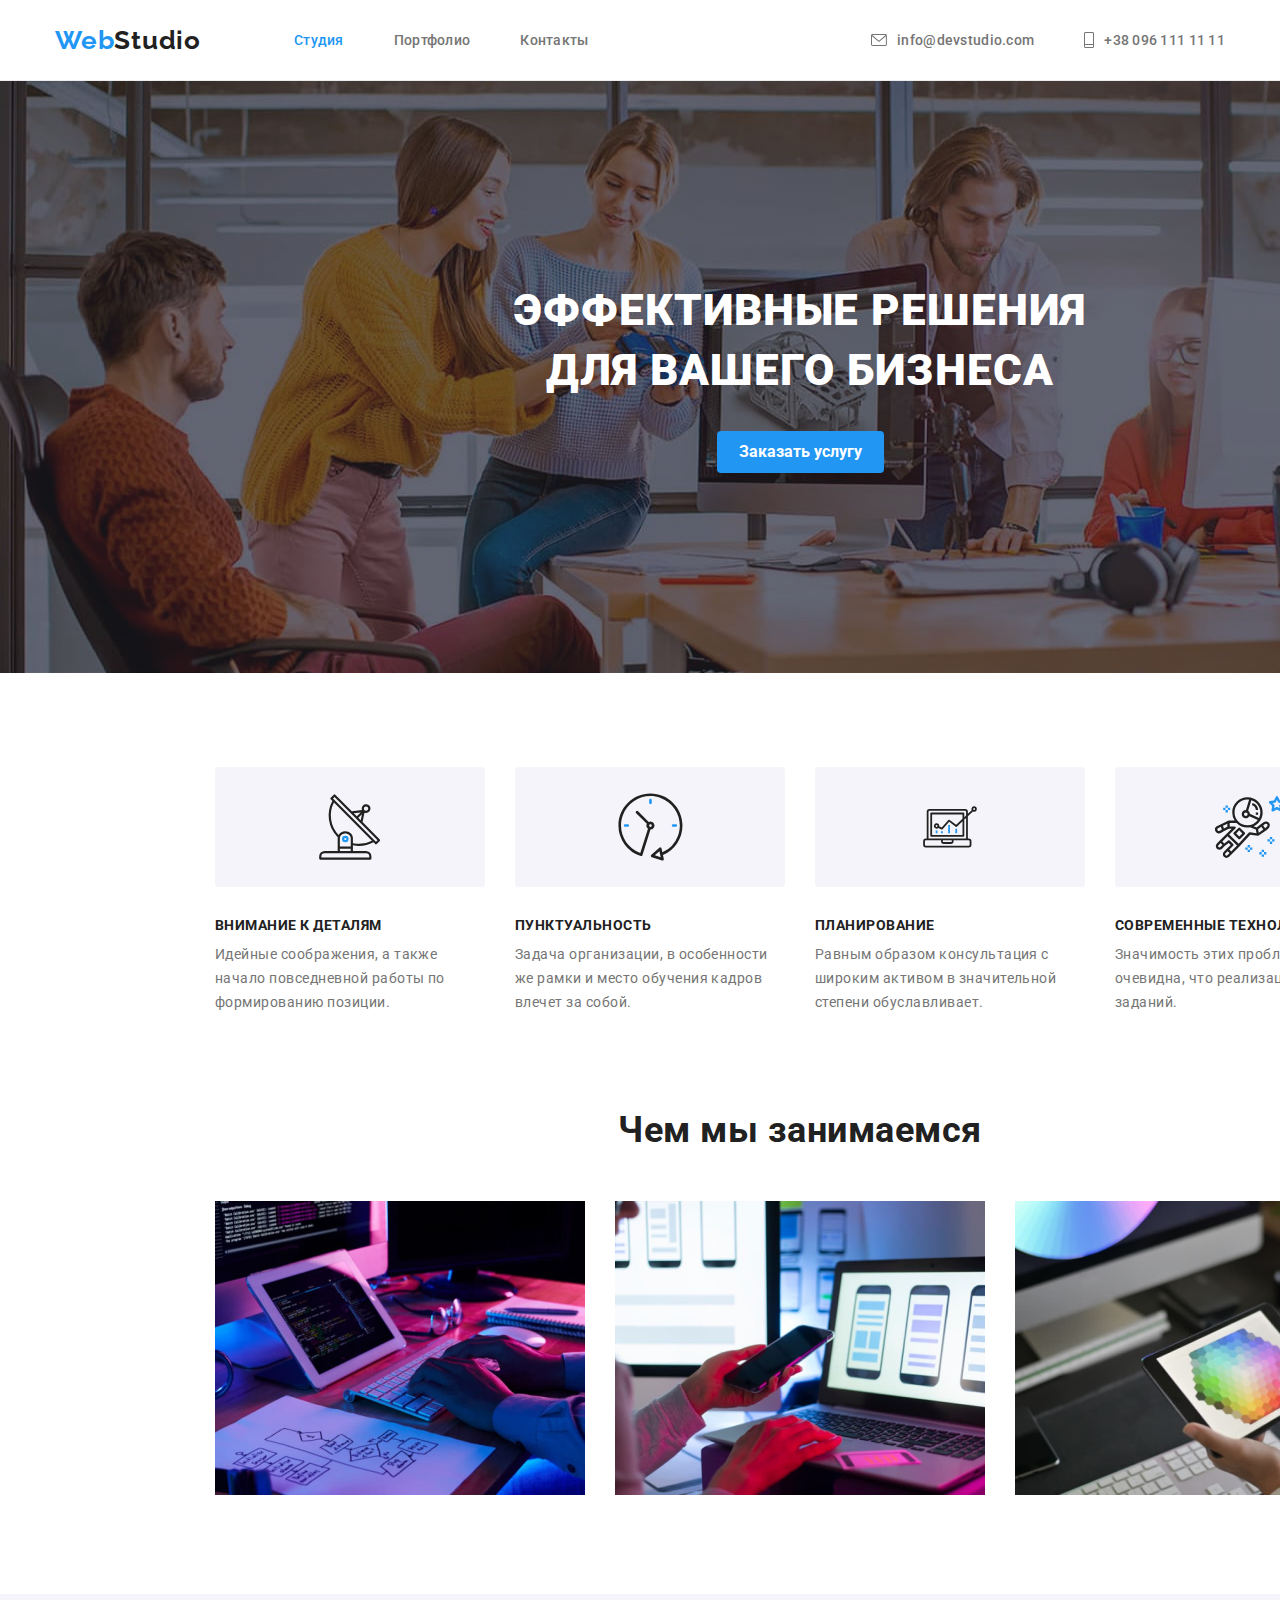
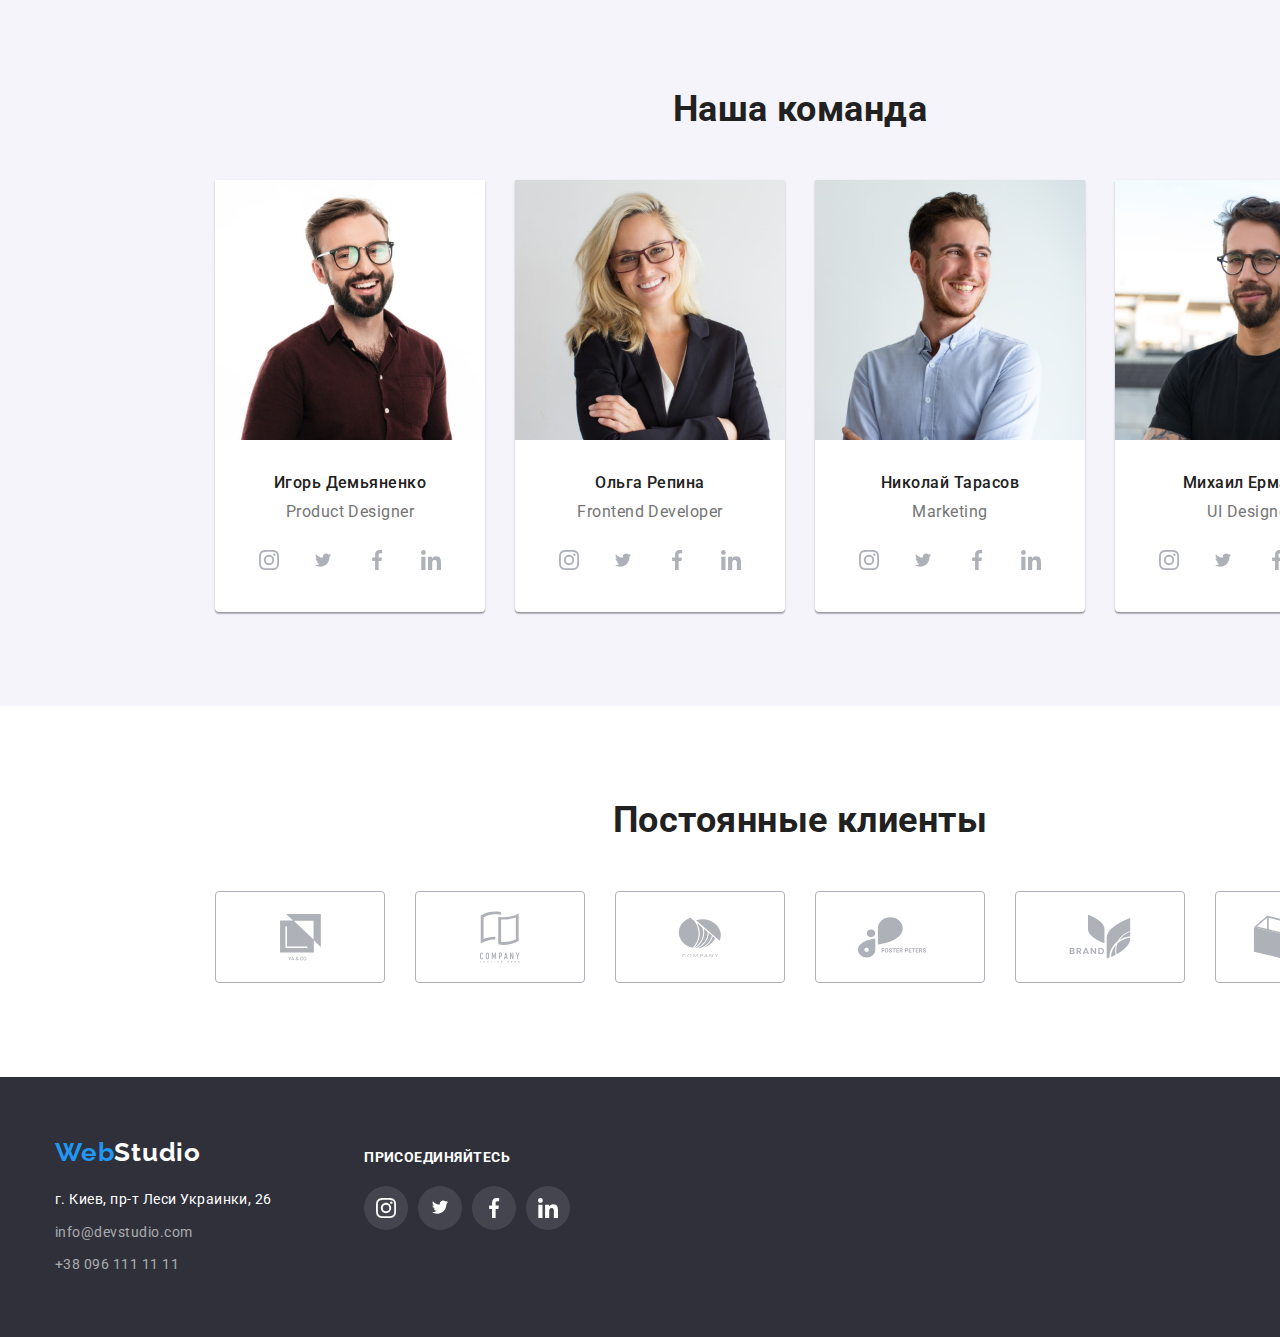
==== commit 1370c59b: "fix icons" ====
--- a/index.html
+++ b/index.html
@@ -35,7 +35,7 @@
           <li class="item">
             <a href="mailto:info@devstudio.com" class="icon-flex"
               ><svg class="icon" width="16px" height="12px">
-                <use href="./images/symbol-defs.svg#email"></use>
+                <use href="./images/icons.svg#email"></use>
               </svg>
               <span>info@devstudio.com</span></a
             >
@@ -43,7 +43,7 @@
           <li class="item">
             <a href="tel:+380961111111" class="icon-flex"
               ><svg class="icon" width="10px" height="16px">
-                <use href="./images/symbol-defs.svg#phone"></use>
+                <use href="./images/icons.svg#phone"></use>
               </svg>
               <span>+38 096 111 11 11</span></a
             >
@@ -68,7 +68,7 @@
             <li class="item">
               <div class="icon-container">
                 <svg class="icon" width="65.32px" height="70px">
-                  <use href="./images/symbol-defs.svg#antenna"></use>
+                  <use href="./images/icons.svg#antenna"></use>
                 </svg>
               </div>
               <h3 class="title">Внимание к деталям</h3>
@@ -80,7 +80,7 @@
             <li class="item">
               <div class="icon-container">
                 <svg class="icon" width="66.96px" height="70px">
-                  <use href="./images/symbol-defs.svg#clock"></use>
+                  <use href="./images/icons.svg#clock"></use>
                 </svg>
               </div>
               <h3 class="title">Пунктуальность</h3>
@@ -92,7 +92,7 @@
             <li class="item">
               <div class="icon-container">
                 <svg class="icon" width="70px" height="53.69px">
-                  <use href="./images/symbol-defs.svg#diagram"></use>
+                  <use href="./images/icons.svg#diagram"></use>
                 </svg>
               </div>
               <h3 class="title">Планирование</h3>
@@ -104,7 +104,7 @@
             <li class="item">
               <div class="icon-container">
                 <svg class="icon" width="70px" height="70px">
-                  <use href="./images/symbol-defs.svg#astronaut"></use>
+                  <use href="./images/icons.svg#astronaut"></use>
                 </svg>
               </div>
               <h3 class="title">Современные технологии</h3>
@@ -160,28 +160,28 @@
                 <li class="social-list-item">
                   <a href=""
                     ><svg class="icon" width="20px" height="20px">
-                      <use href="./images/symbol-defs.svg#instagram"></use>
+                      <use href="./images/icons.svg#instagram"></use>
                     </svg>
                   </a>
                 </li>
                 <li class="social-list-item">
                   <a href=""
                     ><svg class="icon" width="20px" height="16.25px">
-                      <use href="./images/symbol-defs.svg#twitter"></use>
-                    </svg>
-                  </a>
-                </li>
-                <li class="social-list-item">
-                  <a href=""
-                    ><svg class="icon" width="20px" height="20px">
-                      <use href="./images/symbol-defs.svg#facebook"></use>
-                    </svg>
-                  </a>
-                </li>
-                <li class="social-list-item">
-                  <a href=""
-                    ><svg class="icon" width="20px" height="20px">
-                      <use href="./images/symbol-defs.svg#linkedin"></use>
+                      <use href="./images/icons.svg#twitter"></use>
+                    </svg>
+                  </a>
+                </li>
+                <li class="social-list-item">
+                  <a href=""
+                    ><svg class="icon" width="20px" height="20px">
+                      <use href="./images/icons.svg#facebook"></use>
+                    </svg>
+                  </a>
+                </li>
+                <li class="social-list-item">
+                  <a href=""
+                    ><svg class="icon" width="20px" height="20px">
+                      <use href="./images/icons.svg#linkedin"></use>
                     </svg>
                   </a>
                 </li>
@@ -200,28 +200,28 @@
                 <li class="social-list-item">
                   <a href=""
                     ><svg class="icon" width="20px" height="20px">
-                      <use href="./images/symbol-defs.svg#instagram"></use>
+                      <use href="./images/icons.svg#instagram"></use>
                     </svg>
                   </a>
                 </li>
                 <li class="social-list-item">
                   <a href=""
                     ><svg class="icon" width="20px" height="16.25px">
-                      <use href="./images/symbol-defs.svg#twitter"></use>
-                    </svg>
-                  </a>
-                </li>
-                <li class="social-list-item">
-                  <a href=""
-                    ><svg class="icon" width="20px" height="20px">
-                      <use href="./images/symbol-defs.svg#facebook"></use>
-                    </svg>
-                  </a>
-                </li>
-                <li class="social-list-item">
-                  <a href=""
-                    ><svg class="icon" width="20px" height="20px">
-                      <use href="./images/symbol-defs.svg#linkedin"></use>
+                      <use href="./images/icons.svg#twitter"></use>
+                    </svg>
+                  </a>
+                </li>
+                <li class="social-list-item">
+                  <a href=""
+                    ><svg class="icon" width="20px" height="20px">
+                      <use href="./images/icons.svg#facebook"></use>
+                    </svg>
+                  </a>
+                </li>
+                <li class="social-list-item">
+                  <a href=""
+                    ><svg class="icon" width="20px" height="20px">
+                      <use href="./images/icons.svg#linkedin"></use>
                     </svg>
                   </a>
                 </li>
@@ -236,28 +236,28 @@
                 <li class="social-list-item">
                   <a href=""
                     ><svg class="icon" width="20px" height="20px">
-                      <use href="./images/symbol-defs.svg#instagram"></use>
+                      <use href="./images/icons.svg#instagram"></use>
                     </svg>
                   </a>
                 </li>
                 <li class="social-list-item">
                   <a href=""
                     ><svg class="icon" width="20px" height="16.25px">
-                      <use href="./images/symbol-defs.svg#twitter"></use>
-                    </svg>
-                  </a>
-                </li>
-                <li class="social-list-item">
-                  <a href=""
-                    ><svg class="icon" width="20px" height="20px">
-                      <use href="./images/symbol-defs.svg#facebook"></use>
-                    </svg>
-                  </a>
-                </li>
-                <li class="social-list-item">
-                  <a href=""
-                    ><svg class="icon" width="20px" height="20px">
-                      <use href="./images/symbol-defs.svg#linkedin"></use>
+                      <use href="./images/icons.svg#twitter"></use>
+                    </svg>
+                  </a>
+                </li>
+                <li class="social-list-item">
+                  <a href=""
+                    ><svg class="icon" width="20px" height="20px">
+                      <use href="./images/icons.svg#facebook"></use>
+                    </svg>
+                  </a>
+                </li>
+                <li class="social-list-item">
+                  <a href=""
+                    ><svg class="icon" width="20px" height="20px">
+                      <use href="./images/icons.svg#linkedin"></use>
                     </svg>
                   </a>
                 </li>
@@ -276,28 +276,28 @@
                 <li class="social-list-item">
                   <a href=""
                     ><svg class="icon" width="20px" height="20px">
-                      <use href="./images/symbol-defs.svg#instagram"></use>
+                      <use href="./images/icons.svg#instagram"></use>
                     </svg>
                   </a>
                 </li>
                 <li class="social-list-item">
                   <a href=""
                     ><svg class="icon" width="20px" height="16.25px">
-                      <use href="./images/symbol-defs.svg#twitter"></use>
-                    </svg>
-                  </a>
-                </li>
-                <li class="social-list-item">
-                  <a href=""
-                    ><svg class="icon" width="20px" height="20px">
-                      <use href="./images/symbol-defs.svg#facebook"></use>
-                    </svg>
-                  </a>
-                </li>
-                <li class="social-list-item">
-                  <a href=""
-                    ><svg class="icon" width="20px" height="20px">
-                      <use href="./images/symbol-defs.svg#linkedin"></use>
+                      <use href="./images/icons.svg#twitter"></use>
+                    </svg>
+                  </a>
+                </li>
+                <li class="social-list-item">
+                  <a href=""
+                    ><svg class="icon" width="20px" height="20px">
+                      <use href="./images/icons.svg#facebook"></use>
+                    </svg>
+                  </a>
+                </li>
+                <li class="social-list-item">
+                  <a href=""
+                    ><svg class="icon" width="20px" height="20px">
+                      <use href="./images/icons.svg#linkedin"></use>
                     </svg>
                   </a>
                 </li>
@@ -313,42 +313,42 @@
             <li class="item">
               <a href="">
                 <svg class="icon" width="41px" height="46.7px">
-                  <use href="./images/symbol-defs.svg#client1"></use>
+                  <use href="./images/icons.svg#client1"></use>
                 </svg>
               </a>
             </li>
             <li class="item">
               <a href="">
                 <svg class="icon" width="40px" height="52px">
-                  <use href="./images/symbol-defs.svg#client2"></use>
+                  <use href="./images/icons.svg#client2"></use>
                 </svg>
               </a>
             </li>
             <li class="item">
               <a href="">
                 <svg class="icon" width="43.46px" height="40.62px">
-                  <use href="./images/symbol-defs.svg#client3"></use>
+                  <use href="./images/icons.svg#client3"></use>
                 </svg>
               </a>
             </li>
             <li class="item">
               <a href="">
                 <svg class="icon" width="84.44px" height="46.7px">
-                  <use href="./images/symbol-defs.svg#client4"></use>
+                  <use href="./images/icons.svg#client4"></use>
                 </svg>
               </a>
             </li>
             <li class="item">
               <a href="">
                 <svg class="icon" width="62.54px" height="45.43px">
-                  <use href="./images/symbol-defs.svg#client5"></use>
+                  <use href="./images/icons.svg#client5"></use>
                 </svg>
               </a>
             </li>
             <li class="item">
               <a href="">
                 <svg class="icon" width="93.79px" height="43.93px">
-                  <use href="./images/symbol-defs.svg#client6"></use>
+                  <use href="./images/icons.svg#client6"></use>
                 </svg>
               </a>
             </li>
@@ -375,28 +375,28 @@
             <li class="social-list-item">
               <a href="" class="link"
                 ><svg class="icon" width="20px" height="20px">
-                  <use href="./images/symbol-defs.svg#instagram"></use>
+                  <use href="./images/icons.svg#instagram"></use>
                 </svg>
               </a>
             </li>
             <li class="social-list-item">
               <a href="" class="link"
                 ><svg class="icon" width="20px" height="16.25px">
-                  <use href="./images/symbol-defs.svg#twitter"></use>
+                  <use href="./images/icons.svg#twitter"></use>
                 </svg>
               </a>
             </li>
             <li class="social-list-item">
               <a href="" class="link"
                 ><svg class="icon" width="20px" height="20px">
-                  <use href="./images/symbol-defs.svg#facebook"></use>
+                  <use href="./images/icons.svg#facebook"></use>
                 </svg>
               </a>
             </li>
             <li class="social-list-item">
               <a href="" class="link"
                 ><svg class="icon" width="20px" height="20px">
-                  <use href="./images/symbol-defs.svg#linkedin"></use>
+                  <use href="./images/icons.svg#linkedin"></use>
                 </svg>
               </a>
             </li>
--- a/css/styles.css
+++ b/css/styles.css
@@ -251,7 +251,6 @@
 
 .adventages-list .icon-container {
   display: flex;
-  position: relative;
   justify-content: center;
   align-items: center;
   margin-bottom: 30px;
@@ -270,13 +269,13 @@
 }
 
 .social-list-item {
+  display: flex;
   justify-content: center;
   align-items: center;
-  display: flex;
+
   border-radius: 50%;
   width: 44px;
   height: 44px;
-  position: relative;
 }
 
 .social-list .social-list-item:not(:last-child) {
@@ -372,7 +371,6 @@
   border-radius: 4px;
   width: 170px;
   height: 92px;
-  position: relative;
   justify-content: center;
   align-items: center;
 }
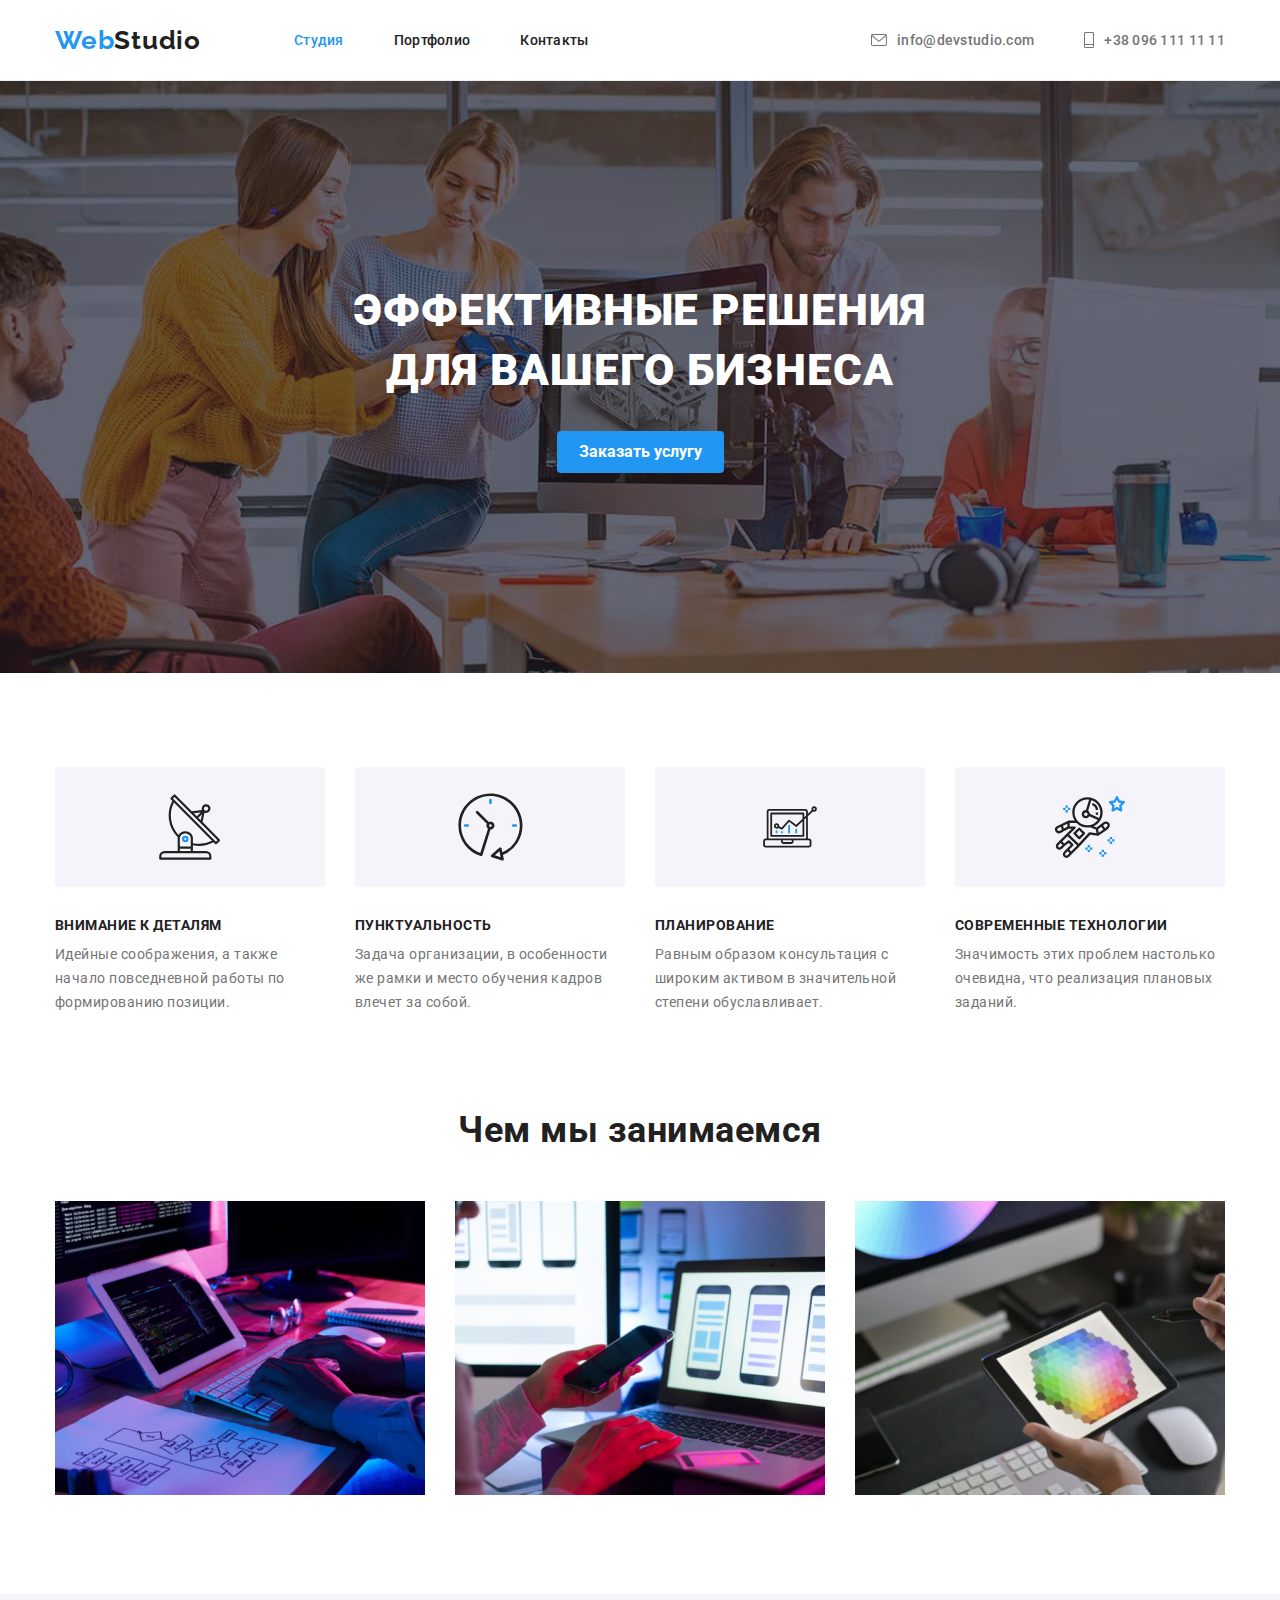
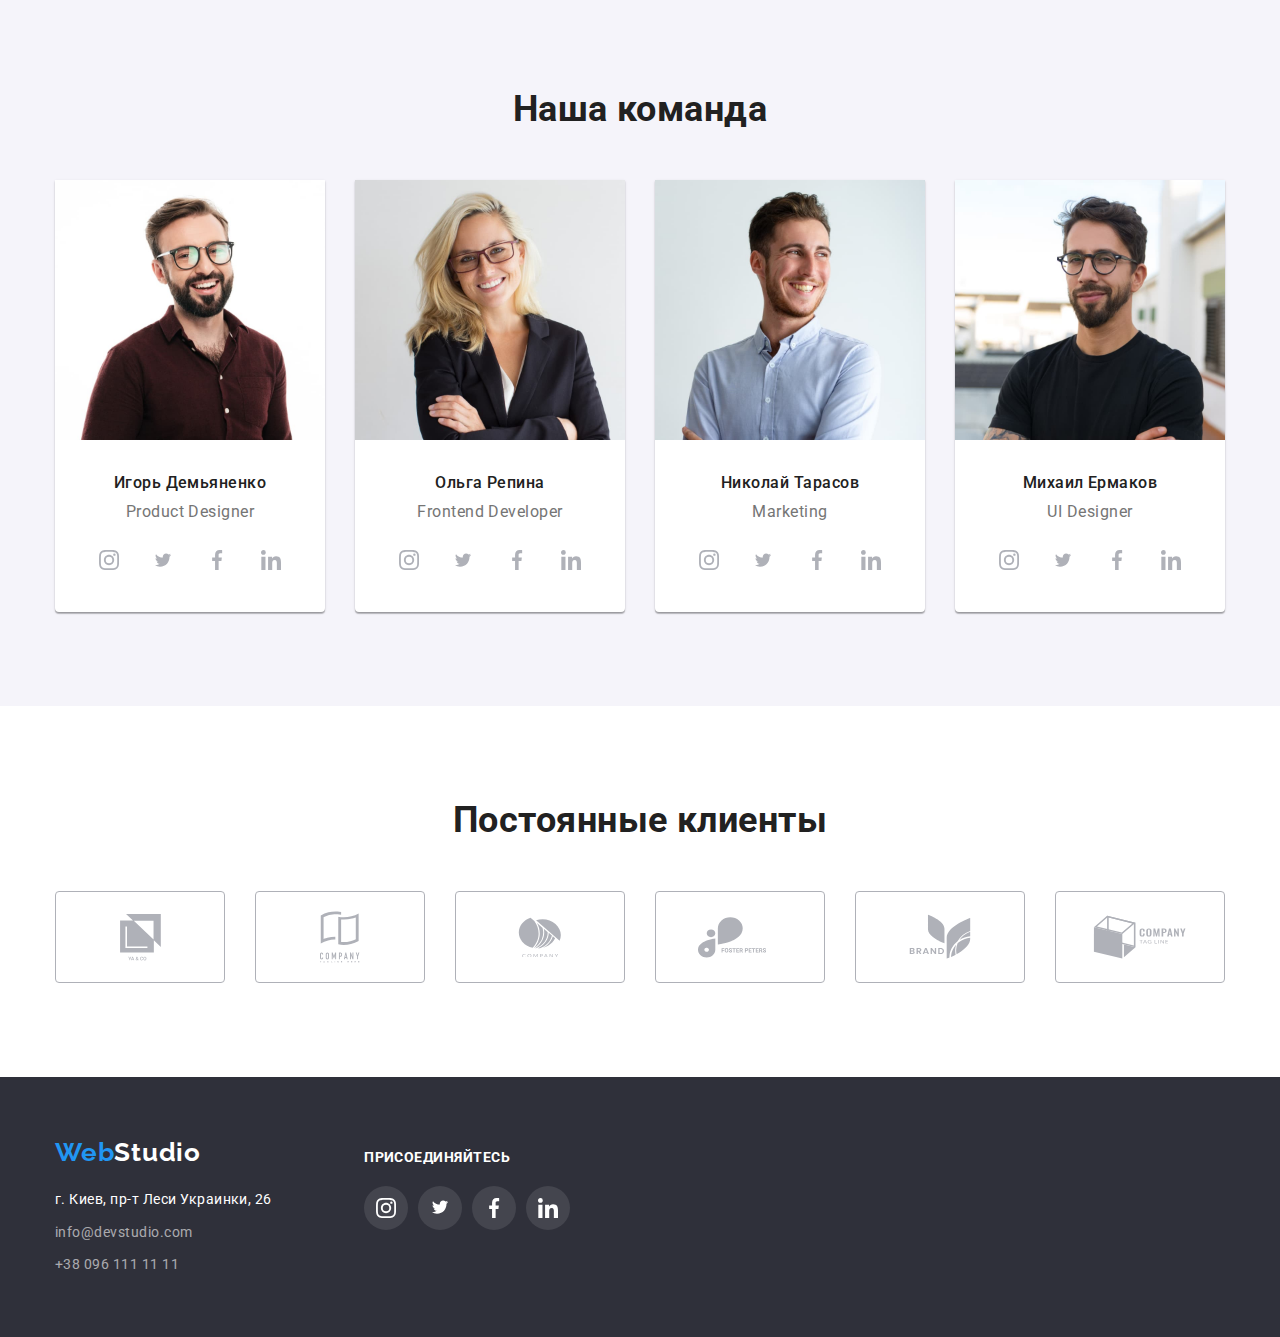
==== commit 0ab4e2c4: "add focus to elements" ====
--- a/index.html
+++ b/index.html
@@ -158,28 +158,28 @@
               <p class="text">Product Designer</p>
               <ul class="social-list list">
                 <li class="social-list-item">
-                  <a href=""
+                  <a class="link" href=""
                     ><svg class="icon" width="20px" height="20px">
                       <use href="./images/icons.svg#instagram"></use>
                     </svg>
                   </a>
                 </li>
                 <li class="social-list-item">
-                  <a href=""
+                  <a class="link" href=""
                     ><svg class="icon" width="20px" height="16.25px">
                       <use href="./images/icons.svg#twitter"></use>
                     </svg>
                   </a>
                 </li>
                 <li class="social-list-item">
-                  <a href=""
+                  <a class="link" href=""
                     ><svg class="icon" width="20px" height="20px">
                       <use href="./images/icons.svg#facebook"></use>
                     </svg>
                   </a>
                 </li>
                 <li class="social-list-item">
-                  <a href=""
+                  <a class="link" href=""
                     ><svg class="icon" width="20px" height="20px">
                       <use href="./images/icons.svg#linkedin"></use>
                     </svg>
@@ -198,28 +198,28 @@
               <p class="text">Frontend Developer</p>
               <ul class="social-list list">
                 <li class="social-list-item">
-                  <a href=""
+                  <a class="link" href=""
                     ><svg class="icon" width="20px" height="20px">
                       <use href="./images/icons.svg#instagram"></use>
                     </svg>
                   </a>
                 </li>
                 <li class="social-list-item">
-                  <a href=""
+                  <a class="link" href=""
                     ><svg class="icon" width="20px" height="16.25px">
                       <use href="./images/icons.svg#twitter"></use>
                     </svg>
                   </a>
                 </li>
                 <li class="social-list-item">
-                  <a href=""
+                  <a class="link" href=""
                     ><svg class="icon" width="20px" height="20px">
                       <use href="./images/icons.svg#facebook"></use>
                     </svg>
                   </a>
                 </li>
                 <li class="social-list-item">
-                  <a href=""
+                  <a class="link" href=""
                     ><svg class="icon" width="20px" height="20px">
                       <use href="./images/icons.svg#linkedin"></use>
                     </svg>
@@ -234,28 +234,28 @@
               <p class="text">Marketing</p>
               <ul class="social-list list">
                 <li class="social-list-item">
-                  <a href=""
+                  <a class="link" href=""
                     ><svg class="icon" width="20px" height="20px">
                       <use href="./images/icons.svg#instagram"></use>
                     </svg>
                   </a>
                 </li>
                 <li class="social-list-item">
-                  <a href=""
+                  <a class="link" href=""
                     ><svg class="icon" width="20px" height="16.25px">
                       <use href="./images/icons.svg#twitter"></use>
                     </svg>
                   </a>
                 </li>
                 <li class="social-list-item">
-                  <a href=""
+                  <a class="link" href=""
                     ><svg class="icon" width="20px" height="20px">
                       <use href="./images/icons.svg#facebook"></use>
                     </svg>
                   </a>
                 </li>
                 <li class="social-list-item">
-                  <a href=""
+                  <a class="link" href=""
                     ><svg class="icon" width="20px" height="20px">
                       <use href="./images/icons.svg#linkedin"></use>
                     </svg>
@@ -274,28 +274,28 @@
               <p class="text">UI Designer</p>
               <ul class="social-list list">
                 <li class="social-list-item">
-                  <a href=""
+                  <a class="link" href=""
                     ><svg class="icon" width="20px" height="20px">
                       <use href="./images/icons.svg#instagram"></use>
                     </svg>
                   </a>
                 </li>
                 <li class="social-list-item">
-                  <a href=""
+                  <a class="link" href=""
                     ><svg class="icon" width="20px" height="16.25px">
                       <use href="./images/icons.svg#twitter"></use>
                     </svg>
                   </a>
                 </li>
                 <li class="social-list-item">
-                  <a href=""
+                  <a class="link" href=""
                     ><svg class="icon" width="20px" height="20px">
                       <use href="./images/icons.svg#facebook"></use>
                     </svg>
                   </a>
                 </li>
                 <li class="social-list-item">
-                  <a href=""
+                  <a class="link" href=""
                     ><svg class="icon" width="20px" height="20px">
                       <use href="./images/icons.svg#linkedin"></use>
                     </svg>
@@ -311,42 +311,42 @@
           <h2 class="title">Постоянные клиенты</h2>
           <ul class="clients-list list">
             <li class="item">
-              <a href="">
+              <a class="link" href="">
                 <svg class="icon" width="41px" height="46.7px">
                   <use href="./images/icons.svg#client1"></use>
                 </svg>
               </a>
             </li>
             <li class="item">
-              <a href="">
+              <a class="link" href="">
                 <svg class="icon" width="40px" height="52px">
                   <use href="./images/icons.svg#client2"></use>
                 </svg>
               </a>
             </li>
             <li class="item">
-              <a href="">
+              <a class="link" href="">
                 <svg class="icon" width="43.46px" height="40.62px">
                   <use href="./images/icons.svg#client3"></use>
                 </svg>
               </a>
             </li>
             <li class="item">
-              <a href="">
+              <a class="link" href="">
                 <svg class="icon" width="84.44px" height="46.7px">
                   <use href="./images/icons.svg#client4"></use>
                 </svg>
               </a>
             </li>
             <li class="item">
-              <a href="">
+              <a class="link" href="">
                 <svg class="icon" width="62.54px" height="45.43px">
                   <use href="./images/icons.svg#client5"></use>
                 </svg>
               </a>
             </li>
             <li class="item">
-              <a href="">
+              <a class="link" href="">
                 <svg class="icon" width="93.79px" height="43.93px">
                   <use href="./images/icons.svg#client6"></use>
                 </svg>
@@ -380,21 +380,21 @@
               </a>
             </li>
             <li class="social-list-item">
-              <a href="" class="link"
+              <a class="link" href=""
                 ><svg class="icon" width="20px" height="16.25px">
                   <use href="./images/icons.svg#twitter"></use>
                 </svg>
               </a>
             </li>
             <li class="social-list-item">
-              <a href="" class="link"
+              <a class="link" href=""
                 ><svg class="icon" width="20px" height="20px">
                   <use href="./images/icons.svg#facebook"></use>
                 </svg>
               </a>
             </li>
             <li class="social-list-item">
-              <a href="" class="link"
+              <a class="link" href=""
                 ><svg class="icon" width="20px" height="20px">
                   <use href="./images/icons.svg#linkedin"></use>
                 </svg>
--- a/css/styles.css
+++ b/css/styles.css
@@ -79,7 +79,7 @@
   padding-bottom: 94px;
   margin-right: auto;
   margin-left: auto;
-  width: 1600px;
+  /* width: 1600px; */
 }
 
 .icon-flex {
@@ -107,6 +107,7 @@
 
 .site-nav-pages-link {
   display: flex;
+  color: var(--secondary-text-color);
 }
 
 .site-nav-pages-link .item a {
@@ -120,7 +121,9 @@
 }
 
 .site-nav-pages-link a:hover,
-.site-nav-contacts a:hover {
+.site-nav-contacts a:hover,
+.site-nav-pages-link a:focus,
+.site-nav-contacts a:focus {
   color: var(--accent-color);
 }
 
@@ -159,6 +162,7 @@
 }
 
 .hero {
+  max-width: 1600px;
   background-image: linear-gradient(
       to right,
       rgba(47, 48, 58, 0.4),
@@ -268,7 +272,7 @@
   justify-content: center;
 }
 
-.social-list-item {
+.social-list-item a {
   display: flex;
   justify-content: center;
   align-items: center;
@@ -282,11 +286,13 @@
   margin-right: 10px;
 }
 
-.social-list-item:hover {
+.social-list-item .link:hover,
+.social-list-item .link:focus {
   color: var(--main-background-color);
 }
 
-.social-list .social-list-item:hover {
+.social-list-item .link:hover,
+.social-list-item .link:focus {
   background-color: var(--accent-color);
 }
 
@@ -365,7 +371,7 @@
   display: flex;
 }
 
-.clients-list .item {
+.clients-list .link {
   display: flex;
   border: 1px solid #afb1b8;
   border-radius: 4px;
@@ -379,7 +385,8 @@
   margin-right: 30px;
 }
 
-.clients-list .item:hover {
+.clients-list .item a:hover,
+.clients-list .item a:focus {
   border-color: var(--accent-color);
   color: var(--accent-color);
 }
@@ -440,15 +447,16 @@
   line-height: 1.17;
 }
 
-.footer .social-list-item {
+.footer .social-list-item .link {
+  display: flex;
   color: var(--main-background-color);
   background-color: rgba(255, 255, 255, 0.1);
 }
 
-.social-list-item a {
-  color: inherit;
-}
-
+.footer .social-list-item .link:hover,
+.footer .social-list-item .link:focus {
+  background-color: var(--accent-color);
+}
 /* Portfolio */
 
 .portfolio-works-list .title {
@@ -497,3 +505,10 @@
 .portfolio-works-list .item:not(:nth-last-child(-n + 3)) {
   margin-bottom: 30px;
 }
+
+.portfolio-works-list .link:hover,
+.portfolio-works-list .link:focus {
+  display: inline-block;
+  box-shadow: 0px 1px 1px rgba(0, 0, 0, 0.12), 0px 4px 4px rgba(0, 0, 0, 0.06),
+    1px 4px 6px rgba(0, 0, 0, 0.16);
+}
